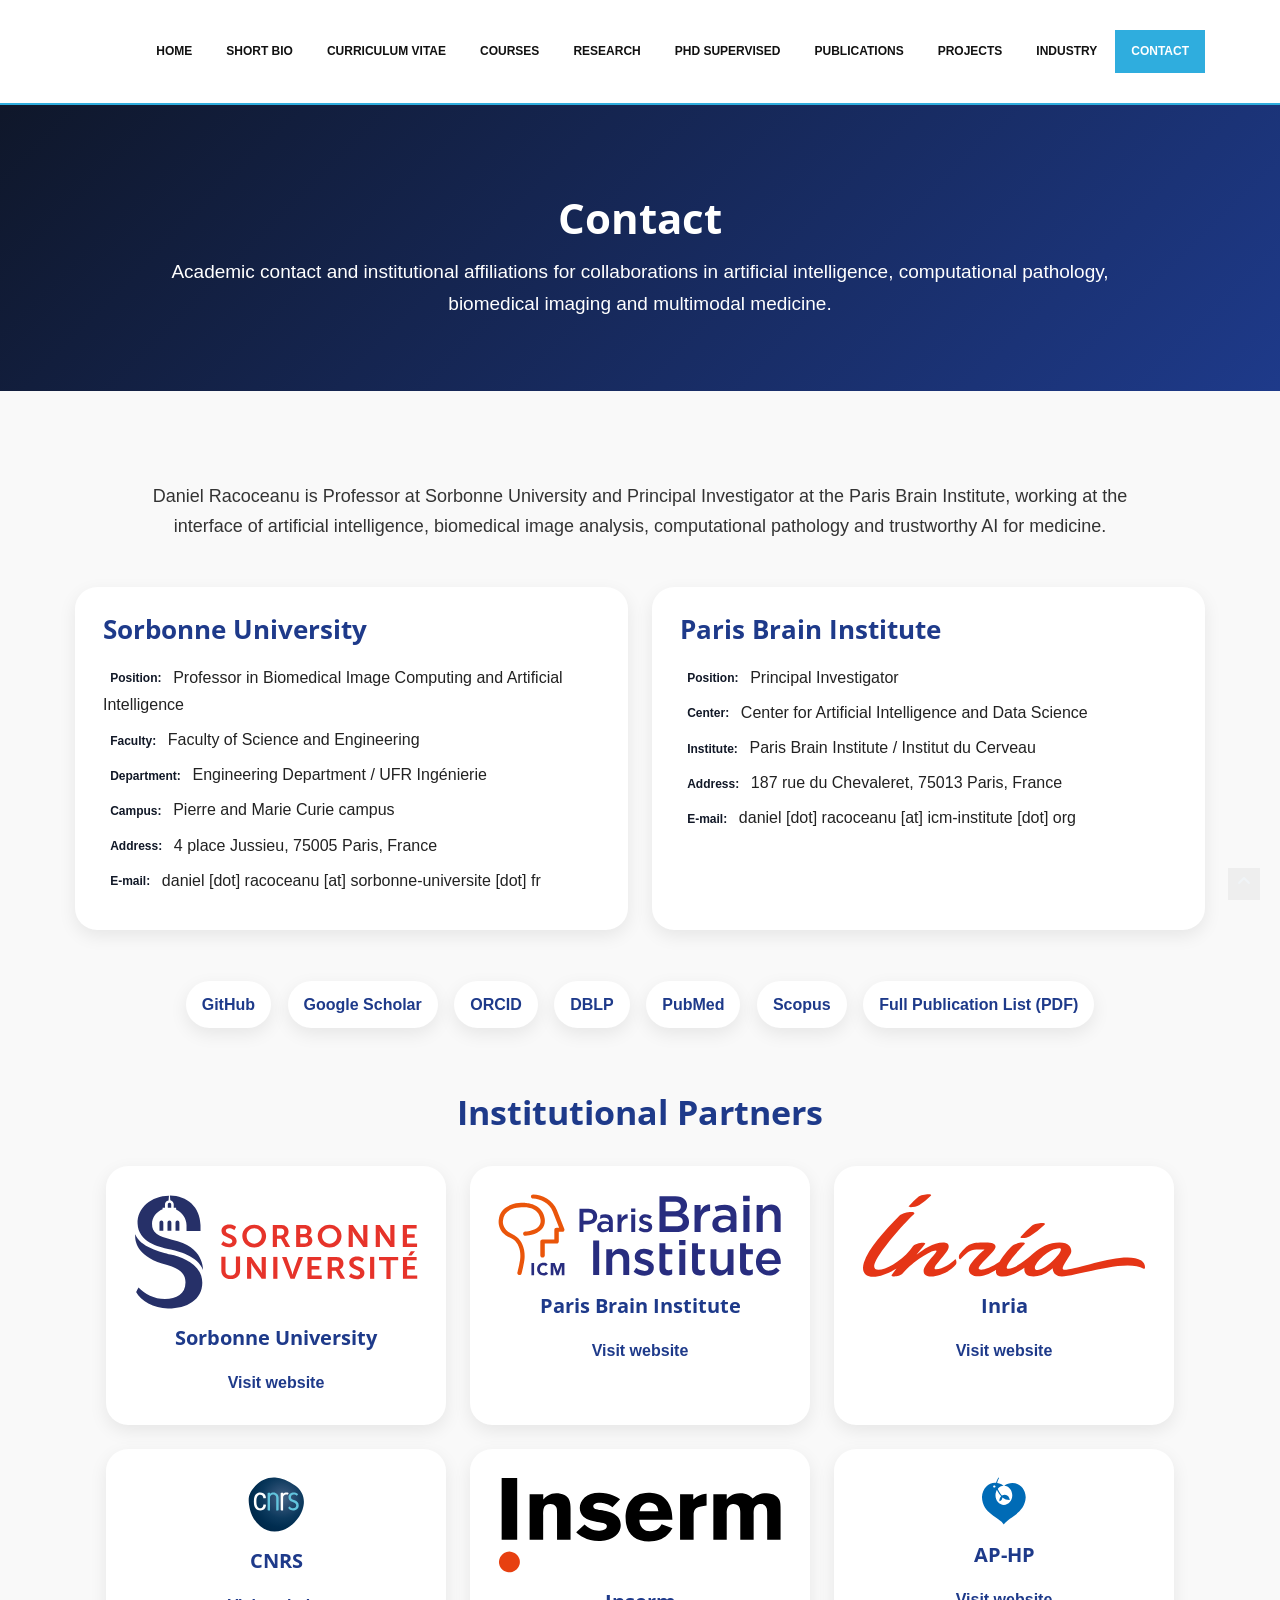
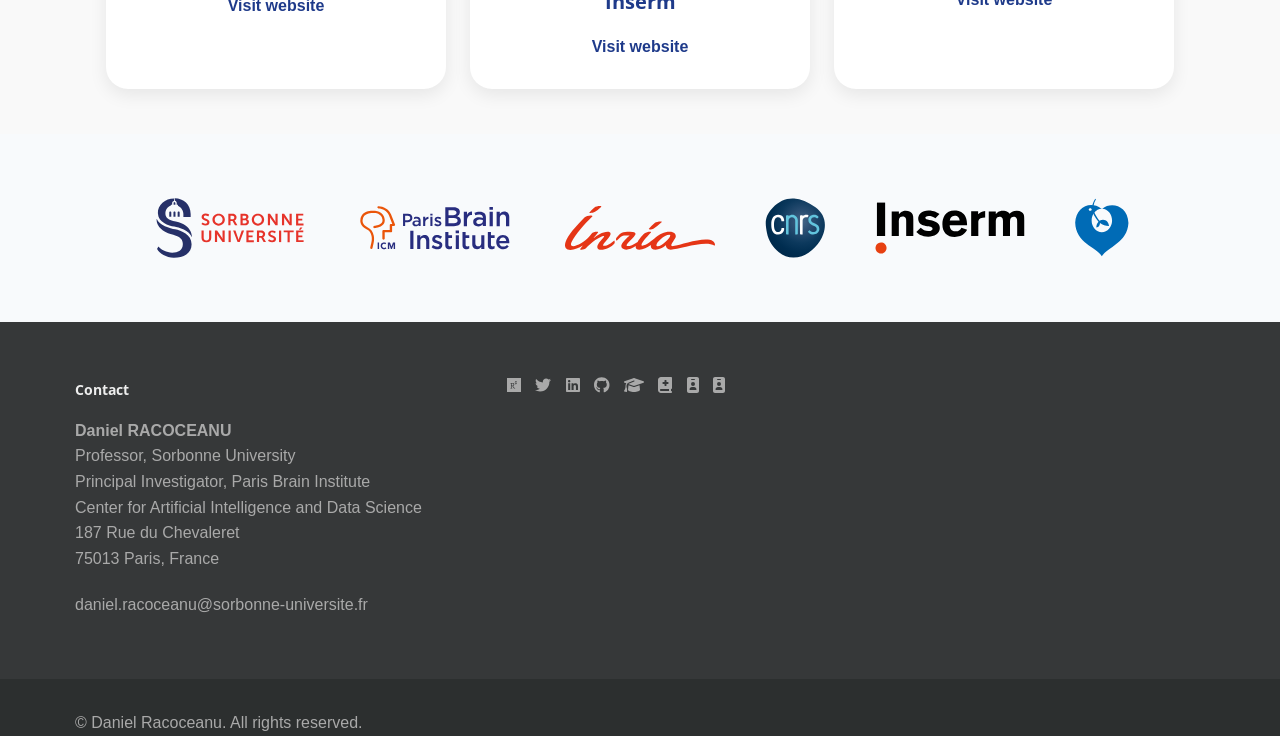
==== contact.html @ 9c6723cc "toto" ====
<!DOCTYPE html>
<html lang="en">
<head>
<meta charset="utf-8">
<title>Daniel Racoceanu | Contact</title>
<meta name="viewport" content="width=device-width, initial-scale=1.0">

<meta name="description" content="Contact details for Daniel Racoceanu, Professor at Sorbonne University and Principal Investigator at the Paris Brain Institute, working on computational pathology, biomedical imaging and trustworthy AI.">
<meta name="author" content="Daniel Racoceanu">

<link href="css/bootstrap.min.css" rel="stylesheet">
<link href="css/fancybox/jquery.fancybox.css" rel="stylesheet">
<link href="css/jcarousel.css" rel="stylesheet">
<link href="css/flexslider.css" rel="stylesheet">
<link href="css/style.css" rel="stylesheet">

<style>
body {
  font-family: "Helvetica Neue", Arial, sans-serif;
  color: #222;
  line-height: 1.7;
  background: #f8fafc;
}

.hero {
  background: linear-gradient(135deg, #0f172a, #1e3a8a);
  color: #ffffff;
  padding: 70px 20px;
  text-align: center;
}

.hero h1 {
  font-size: 42px;
  font-weight: 700;
  color: #ffffff;
  margin-bottom: 15px;
}

.hero p {
  font-size: 19px;
  max-width: 980px;
  margin: auto;
  color: #ffffff;
}

.intro-text {
  max-width: 1000px;
  margin: 40px auto 45px;
  text-align: center;
  font-size: 18px;
  color: #333;
}

.contact-grid,
.partners-grid {
  display: flex;
  flex-wrap: wrap;
  gap: 24px;
  margin-bottom: 45px;
  justify-content: center;
}

.contact-card,
.partner-card {
  background: #ffffff;
  border-radius: 22px;
  padding: 28px;
  box-shadow: 0 6px 18px rgba(0,0,0,0.08);
}

.contact-card {
  flex: 1 1 420px;
  max-width: 560px;
}

.partner-card {
  flex: 1 1 280px;
  max-width: 340px;
  text-align: center;
}

.contact-card h2,
.partner-card h3 {
  color: #1e3a8a;
  margin-top: 0;
}

.contact-card h2 {
  font-size: 26px;
}

.partner-card h3 {
  font-size: 20px;
}

.partner-card img {
  height: 58px;
  max-width: 180px;
  object-fit: contain;
  margin-bottom: 18px;
}

.partner-card a {
  color: #1e3a8a;
  font-weight: 700;
  text-decoration: none;
}

.contact-line {
  margin-bottom: 8px;
}

.label {
  font-weight: 700;
  color: #111827;
}

.section-title {
  text-align: center;
  margin: 60px 0 35px;
  font-weight: 700;
  color: #1e3a8a;
  font-size: 34px;
}

.profile-links {
  text-align: center;
  margin: 20px 0 50px;
}

.profile-links a {
  display: inline-block;
  margin: 6px;
  padding: 10px 16px;
  border-radius: 999px;
  background: #ffffff;
  color: #1e3a8a;
  font-weight: 700;
  text-decoration: none;
  box-shadow: 0 6px 18px rgba(0,0,0,0.08);
}

#pre_footer img {
  height: 60px;
  max-width: 150px;
  object-fit: contain;
}

#pre_footer_support {
  display: flex;
  justify-content: center;
  align-items: center;
}

.footer-table {
  width: 80%;
  border: 0;
  margin: 0 auto;
  text-align: center;
}

.footer-link {
  padding: 10px 16px;
}

.social-network li {
  display: inline-block;
  margin: 0 8px;
}

@media (max-width: 768px) {
  .hero h1 {
    font-size: 32px;
  }

  .hero p {
    font-size: 17px;
  }

  .contact-card,
  .partner-card {
    padding: 22px;
  }

  .footer-table,
  .footer-table tr,
  .footer-table td {
    display: block;
    width: 100%;
  }
}
</style>
</head>

<body>
<div id="wrapper">

<header>
  <div class="navbar navbar-default navbar-static-top">
    <div class="container">
      <div class="navbar-collapse collapse">
        <ul class="nav navbar-nav">
          <li><a href="index.html">Home</a></li>
          <li><a href="short_bio.html">Short Bio</a></li>
          <li><a href="cv.html">Curriculum Vitae</a></li>
          <li><a href="courses.html">Courses</a></li>
          <li><a href="research.html">Research</a></li>
          <li><a href="phd_supervised.html">PhD Supervised</a></li>
          <li><a href="publications.html">Publications</a></li>
          <li><a href="projects.html">Projects</a></li>
          <li><a href="industry.html">Industry</a></li>
          <li class="active"><a href="contact.html">Contact</a></li>
        </ul>
      </div>
    </div>
  </div>
</header>

<section class="hero">
  <h1>Contact</h1>
  <p>
    Academic contact and institutional affiliations for collaborations in artificial intelligence,
    computational pathology, biomedical imaging and multimodal medicine.
  </p>
</section>

<section id="content">
<div class="container">

<p class="intro-text">
Daniel Racoceanu is Professor at Sorbonne University and Principal Investigator at the Paris Brain Institute,
working at the interface of artificial intelligence, biomedical image analysis, computational pathology
and trustworthy AI for medicine.
</p>

<div class="contact-grid">

  <div class="contact-card">
    <h2>Sorbonne University</h2>
    <p class="contact-line"><span class="label">Position:</span> Professor in Biomedical Image Computing and Artificial Intelligence</p>
    <p class="contact-line"><span class="label">Faculty:</span> Faculty of Science and Engineering</p>
    <p class="contact-line"><span class="label">Department:</span> Engineering Department / UFR Ingénierie</p>
    <p class="contact-line"><span class="label">Campus:</span> Pierre and Marie Curie campus</p>
    <p class="contact-line"><span class="label">Address:</span> 4 place Jussieu, 75005 Paris, France</p>
    <p class="contact-line"><span class="label">E-mail:</span> daniel [dot] racoceanu [at] sorbonne-universite [dot] fr</p>
  </div>

  <div class="contact-card">
    <h2>Paris Brain Institute</h2>
    <p class="contact-line"><span class="label">Position:</span> Principal Investigator</p>
    <p class="contact-line"><span class="label">Center:</span> Center for Artificial Intelligence and Data Science</p>
    <p class="contact-line"><span class="label">Institute:</span> Paris Brain Institute / Institut du Cerveau</p>
    <p class="contact-line"><span class="label">Address:</span> 187 rue du Chevaleret, 75013 Paris, France</p>
    <p class="contact-line"><span class="label">E-mail:</span> daniel [dot] racoceanu [at] icm-institute [dot] org</p>
  </div>

</div>

<div class="profile-links">
  <a href="https://github.com/daniraco" target="_blank">GitHub</a>
  <a href="https://scholar.google.com/citations?user=2eBRLj0AAAAJ" target="_blank">Google Scholar</a>
  <a href="https://orcid.org/0000-0002-9416-1803" target="_blank">ORCID</a>
  <a href="https://dblp.org/pid/63/4416.html" target="_blank">DBLP</a>
  <a href="https://pubmed.ncbi.nlm.nih.gov/?term=Racoceanu+D" target="_blank">PubMed</a>
  <a href="https://www.scopus.com/authid/detail.uri?authorId=6603452376" target="_blank">Scopus</a>
  <a href="docs/DR_Publications.pdf" target="_blank">Full Publication List (PDF)</a>
</div>

<h2 class="section-title">Institutional Partners</h2>

<div class="partners-grid">

  <div class="partner-card">
    <img src="img/logos/Logo_of_Sorbonne_University.svg" alt="Sorbonne University">
    <h3>Sorbonne University</h3>
    <a href="https://www.sorbonne-universite.fr/en" target="_blank">Visit website</a>
  </div>

  <div class="partner-card">
    <img src="img/logos/paris-brain-institute-icm-logo-vector.svg" alt="Paris Brain Institute">
    <h3>Paris Brain Institute</h3>
    <a href="https://institutducerveau-icm.org/en/" target="_blank">Visit website</a>
  </div>

  <div class="partner-card">
    <img src="img/logos/inria.svg" alt="Inria">
    <h3>Inria</h3>
    <a href="https://www.inria.fr/en" target="_blank">Visit website</a>
  </div>

  <div class="partner-card">
    <img src="img/logos/logoCNRS.svg" alt="CNRS">
    <h3>CNRS</h3>
    <a href="https://www.cnrs.fr/en" target="_blank">Visit website</a>
  </div>

  <div class="partner-card">
    <img src="img/logos/Inserm.svg" alt="Inserm">
    <h3>Inserm</h3>
    <a href="https://www.inserm.fr/en" target="_blank">Visit website</a>
  </div>

  <div class="partner-card">
    <img src="img/logos/Assistance_publique.svg" alt="AP-HP">
    <h3>AP-HP</h3>
    <a href="https://www.aphp.fr/" target="_blank">Visit website</a>
  </div>

</div>

</div>
</section>

<br><br>

<div id="pre_footer">
  <div id="pre_footer_support">
    <table class="footer-table">
      <tr>
        <td class="footer-link"><a href="https://www.sorbonne-universite.fr/en"><img src="img/logos/Logo_of_Sorbonne_University.svg" alt="Sorbonne University"></a></td>
        <td class="footer-link"><a href="https://institutducerveau-icm.org/en/"><img src="img/logos/paris-brain-institute-icm-logo-vector.svg" alt="Paris Brain Institute"></a></td>
        <td class="footer-link"><a href="https://www.inria.fr/en"><img src="img/logos/inria.svg" alt="Inria"></a></td>
        <td class="footer-link"><a href="https://www.cnrs.fr/en"><img src="img/logos/logoCNRS.svg" alt="CNRS"></a></td>
        <td class="footer-link"><a href="https://www.inserm.fr/en"><img src="img/logos/Inserm.svg" alt="Inserm"></a></td>
        <td class="footer-link"><a href="https://www.aphp.fr/"><img src="img/logos/Assistance_publique.svg" alt="AP-HP"></a></td>
      </tr>
    </table>
  </div>
</div>

<br><br>

<footer>
<div class="container">
<div class="row">

<div class="col-lg-4">
<div class="widget">
<h5 class="widgetheading">Contact</h5>
<address>
<strong>Daniel RACOCEANU</strong><br>
Professor, Sorbonne University<br>
Principal Investigator, Paris Brain Institute<br>
Center for Artificial Intelligence and Data Science<br>
187 Rue du Chevaleret<br>
75013 Paris, France
</address>
<p>daniel.racoceanu@sorbonne-universite.fr</p>
</div>
</div>

<div class="col-lg-8">
<ul class="social-network">
<li><a href="https://www.researchgate.net/profile/Daniel-Racoceanu" title="ResearchGate"><i class="fab fa-researchgate"></i></a></li>
<li><a href="https://x.com/daniraco" title="X / Twitter"><i class="fab fa-twitter"></i></a></li>
<li><a href="https://www.linkedin.com/in/daniraco" title="LinkedIn"><i class="fab fa-linkedin"></i></a></li>
<li><a href="https://github.com/daniraco" title="GitHub"><i class="fab fa-github"></i></a></li>
<li><a href="https://scholar.google.com/citations?user=2eBRLj0AAAAJ" title="Google Scholar"><i class="fas fa-graduation-cap"></i></a></li>
<li><a href="https://pubmed.ncbi.nlm.nih.gov/?term=Racoceanu+D" title="PubMed"><i class="fas fa-book-medical"></i></a></li>
<li><a href="https://orcid.org/0000-0002-9416-1803" title="ORCID"><i class="fas fa-id-badge"></i></a></li>
<li><a href="https://www.scopus.com/authid/detail.uri?authorId=6603452376" title="Scopus"><i class="fas fa-id-badge"></i></a></li>
</ul>
</div>

</div>
</div>

<div id="sub-footer">
<div class="container">
<p>&copy; Daniel Racoceanu. All rights reserved.</p>
</div>
</div>
</footer>

</div>

<a href="#" class="scrollup"><i class="fa fa-angle-up active"></i></a>

<script src="js/jquery.js"></script>
<script src="js/jquery.easing.1.3.js"></script>
<script src="js/bootstrap.min.js"></script>
<script src="js/jquery.fancybox.pack.js"></script>
<script src="js/jquery.fancybox-media.js"></script>
<script src="js/portfolio/jquery.quicksand.js"></script>
<script src="js/portfolio/setting.js"></script>
<script src="js/jquery.flexslider.js"></script>
<script src="js/animate.js"></script>
<script src="js/custom.js"></script>
<script src="js/fontawesome/all.js"></script>

</body>
</html>
---- css/style.css ----
/*
Author URI: http://webthemez.com/
Note: 
Licence under Creative Commons Attribution 3.0 
Do not remove the back-link in this web template 
-------------------------------------------------------*/

@import url('http://fonts.googleapis.com/css?family=Noto+Serif:400,400italic,700|Open+Sans:400,600,700'); 
@import url('font-awesome.css');  
@import url('animate.css');

body {
	font-family:'Open Sans', Arial, sans-serif;
	font-size:16px;
	font-weight:300;
	line-height:1.6em;
	color:#656565;
}

a:active {
	outline:0;
}

.clear {
	clear:both;
}

h1,h2, h3, h4, h5, h6 {
	font-family:'Open Sans', Arial, sans-serif;
	font-weight:700;
	line-height:1.1em;
	color:#333;
	margin-bottom: 20px;
}
 
.container {
	padding:0 20px 0 20px;
	position:relative;
}

#wrapper{
	width:100%;
	margin:0;	
	padding:0;
}

.row,.row-fluid {
	margin-bottom:30px;
}

.row .row,.row-fluid .row-fluid{
	margin-bottom:30px;
}

.row.nomargin,.row-fluid.nomargin {
	margin-bottom:0;
}

img.img-polaroid {
	margin:0 0 20px 0;
}
.img-box {
	max-width:100%;
}
/*  Header
==================================== */
 
header .navbar {
    margin-bottom: 0;
}

.navbar-default {
    border: none;
}

.navbar-brand {
    color: #222;
	text-transform: uppercase;
    font-size: 24px;
    font-weight: 700;
    line-height: 1em;
	letter-spacing: -1px;
    margin-top: 20px;
    padding: 0 0 0 15px;
}
.navbar-default .navbar-brand{
color: #2FADDE;
}

header .navbar-collapse  ul.navbar-nav {
    float: right;
    margin-right: 0;
}

header .navbar-default{
    background-color:#fff;
border-bottom:2px solid #2FADDE;	
}

header .nav li a:hover,
header .nav li a:focus,
header .nav li.active a,
header .nav li.active a:hover,
header .nav li a.dropdown-toggle:hover,
header .nav li a.dropdown-toggle:focus,
header .nav li.active ul.dropdown-menu li a:hover,
header .nav li.active ul.dropdown-menu li.active a{
    -webkit-transition: all .3s ease;
    -moz-transition: all .3s ease;
    -ms-transition: all .3s ease;
    -o-transition: all .3s ease;
    transition: all .3s ease;
}
header .nav li.active a,
header .nav li.active a:hover{ 
background: #2FADDE !important;
}
header .navbar-default .navbar-nav > .open > a,
header .navbar-default .navbar-nav > .open > a:hover,
header .navbar-default .navbar-nav > .open > a:focus {
    -webkit-transition: all .3s ease;
    -moz-transition: all .3s ease;
    -ms-transition: all .3s ease;
    -o-transition: all .3s ease;
    transition: all .3s ease;
}

header .navbar {
    min-height: 70px; 
	padding:18px 0;
}

header .navbar-nav > li  {
    padding-bottom: 12px;
    padding-top: 12px;
}

header  .navbar-nav > li > a {
    padding-bottom: 6px;
    padding-top: 5px;
    margin-left: 2px;
    line-height: 30px;
	font-weight: 700;
    -webkit-transition: all .3s ease;
    -moz-transition: all .3s ease;
    -ms-transition: all .3s ease;
    -o-transition: all .3s ease;
    transition: all .3s ease;
}


.dropdown-menu li a:hover {
    color: #fff !important;
}

header .nav .caret {
    border-bottom-color: #f5f5f5;
    border-top-color: #f5f5f5;
}
.navbar-default .navbar-nav > .active > a,
.navbar-default .navbar-nav > .active > a:hover,
.navbar-default .navbar-nav > .active > a:focus {
  background-color: #fff;
}
.navbar-default .navbar-nav > .open > a,
.navbar-default .navbar-nav > .open > a:hover,
.navbar-default .navbar-nav > .open > a:focus {
  background-color:  #fff;
}	
	
.dropdown-menu  {
    box-shadow: none;
    border-radius: 0;
	border: none;
}

.dropdown-menu li:last-child  {
	padding-bottom: 0 !important;
	margin-bottom: 0;
}

header .nav li .dropdown-menu  {
   padding: 0;
}

header .nav li .dropdown-menu li a {
   line-height: 28px;
   padding: 3px 12px;
}

/* --- menu --- */

header .navigation {
	float:right;
}

header ul.nav li {
	border:none;
	margin:0;
}

header ul.nav li a {	
	font-size:12px;
	border:none;
	font-weight:700;
	text-transform:uppercase;
}

header ul.nav li ul li a {	
	font-size:12px;
	border:none;
	font-weight:300;
	text-transform:uppercase;
}


.navbar .nav > li > a {
  color: #111;
  text-shadow: none;
  border: 1px solid rgba(255, 255, 255, 0) !important;
}

.navbar .nav a:hover {
	background:none;
}

.navbar .nav > .active > a,.navbar .nav > .active > a:hover {
	background:none;
	font-weight:700;
}

.navbar .nav > .active > a:active,.navbar .nav > .active > a:focus {
	background:none;
	outline:0;
	font-weight:700;
}

.navbar .nav li .dropdown-menu {
	z-index:2000;
}

header ul.nav li ul {
	margin-top:1px;
}
header ul.nav li ul li ul {
	margin:1px 0 0 1px;
}
.dropdown-menu .dropdown i {
	position:absolute;
	right:0;
	margin-top:3px;
	padding-left:20px;
}

.navbar .nav > li > .dropdown-menu:before {
  display: inline-block;
  border-right: none;
  border-bottom: none;
  border-left: none;
  border-bottom-color: none;
  content:none;
}
.navbar-default .navbar-nav>.active>a, .navbar-default .navbar-nav>.active>a:hover, .navbar-default .navbar-nav>.active>a:focus {
color: #fff;  
}

ul.nav li.dropdown a {
	z-index:1000;
	display:block;
}

 select.selectmenu {
	display:none;
}
.pageTitle{
color: #fff;
margin: 30px 0 3px;
display: inline-block;
}
 
#featured{
	width: 100%;
	background:#000;
	position:relative;
	margin:0;
	padding:0;
}

/*  Sliders
==================================== */
/* --- flexslider --- */

#featured .flexslider {
	padding:0;  
	background: #fff; 
	position: relative; 
	zoom: 1;
	border-bottom: 4px solid #2FADDE;
}
.flex-direction-nav .flex-prev{
left:0px; 
}
.flex-direction-nav .flex-next{ 
right:0px;
}
.flex-caption {zoom: 1;
bottom: 35px; background-color:transparent; color: #fff; margin: 0; padding: 25px 25px 25px 30px; position: absolute; left: 20%; }
.flex-caption h3 {color: #000; font-size:30px; letter-spacing: 1px; margin-bottom: 8px; text-transform: uppercase; }
.flex-caption p {margin: 0 0 15px; color: #000;font-size:18px!important;}
.skill-home{
margin-bottom:50px;
}
.c1{
border: #ed5441 1px solid;
background:#ed5441;
}
.c2{
border: #24c4db 1px solid;
background:#24c4db;
}
.c3{
border: #2FADDE 1px solid;
background:#2FADDE;
}
.c4{
border: #609cec 1px solid;
background:#609cec;
}
.skill-home .icons {
padding: 30px 0 0 0;
width: 100px;
height: 100px;
color: #fff;
font-size: 42px;
font-size: 42px; 
text-align: center;
-ms-border-radius: 50%;
-moz-border-radius: 50%;
-webkit-border-radius: 50%;
border-radius: 50%;
display: inline-table;
}
.skill-home h2 {
padding-top: 20px;
font-size: 36px;
font-weight: 700;
} 
.testimonial-solid {
padding: 50px 0 60px 0;
margin: 0 0 0 0; 
text-align: center;
}
.testi-icon-area {
text-align: center;
position: absolute;
top: -84px;
margin: 0 auto; 
width: 100%;
}
.testi-icon-area .quote {
padding: 15px 0 0 0;
margin: 0 0 0 0;
background: #ffffff;
text-align: center;
color: #2FADDE;
display: inline-table;
width: 70px;
height: 70px;
-ms-border-radius: 50%;
-moz-border-radius: 50%;
-webkit-border-radius: 50%;
border-radius: 50%;
font-size: 42px; 
border: 1px solid #2FADDE;
}

.testi-icon-area .carousel-inner { 
margin: 20px 0;
}
.carousel-indicators {
bottom: -30px;
}
/* Testimonial
----------------------------------*/
.testimonial-area {
padding: 0 0 0 0;
margin:0;
background: url(../img/low-poly01.jpg) fixed center center;
background-size: cover;
-webkit-background-size: cover;
-moz-background-size: cover;
-ms-background-size: cover;
}
.testimonial-solid p {
color: #000;
font-size: 16px;
line-height: 30px;
font-style: italic;
} 
.testimonial-area .carousel-indicators li { 
border: 1px solid #000;
}
.testimonial-area  .carousel-indicators .active{
border: 1px solid #2FADDE;
background:#2FADDE
}
section.callaction {
	background:#fff;
	padding:50px 0 0 0;
}

.panel-title>a {
color: inherit;
font-size: 15px;
}
.panel-title>a:hover, .panel-title>a:focus, .panel-title>a:active{
text-decoration:none;
color:#428bca
}
/* Content
==================================== */

#content {
	position:relative;
	background:#F9F9F9;
	padding:50px 0 0px 0;
}

#content img {
	max-width:100%;
	height:auto;
}
 
.cta-text {
	text-align: center;
	margin-top:10px;
}


.big-cta .cta {
	margin-top:10px;
}
 
.box {
	width: 100%;
}
.box-gray  {
	background: #f8f8f8;
	padding: 20px 20px 30px;
}
.box-gray  h4,.box-gray  i {
	margin-bottom: 20px;
}
.box-bottom {
	padding: 20px 0;
	text-align: center;
}
.box-bottom a {
	color: #fff;
	font-weight: 700;
}
.box-bottom a:hover {
	color: #eee;
	text-decoration: none;
}


/* Bottom
==================================== */

#bottom {
	background:#fcfcfc;
	padding:50px 0 0;

}
/* twitter */
#twitter-wrapper {
    text-align: center;
    width: 70%;
    margin: 0 auto;
}
#twitter em {
    font-style: normal;
    font-size: 13px;
}

#twitter em.twitterTime a {
	font-weight:600;
}

#twitter ul {
    padding: 0;
	list-style:none;
}
#twitter ul li {
    font-size: 20px;
    line-height: 1.6em;
    font-weight: 300;
    margin-bottom: 20px;
    position: relative;
    word-break: break-word;
}


/* page headline
==================================== */

#inner-headline{
	background:#2FADDE;
	position:relative;
	margin:0;
	padding:0;
	color:#2FADDE;
}

#inner-headline .inner-heading h2 {
	color:#fff;
	margin:20px 0 0 0;
}

/* --- breadcrumbs --- */
#inner-headline ul.breadcrumb {
	margin:30px 0 0;
	float:left;
}

#inner-headline ul.breadcrumb li {
	margin-bottom:0;
	padding-bottom:0;
}
#inner-headline ul.breadcrumb li {
	font-size:13px;
	color:#fff;
}

#inner-headline ul.breadcrumb li i{
	color:#dedede;
}

#inner-headline ul.breadcrumb li a {
	color:#fff;
}

ul.breadcrumb li a:hover {
	text-decoration:none;
}

/* Forms
============================= */

/* --- contact form  ---- */
form#contactform input[type="text"] {
  width: 100%;
  border: 1px solid #f5f5f5;
  min-height: 40px;
  padding-left:20px;
  font-size:13px;
  padding-right:20px;
  -webkit-box-sizing: border-box;
     -moz-box-sizing: border-box;
          box-sizing: border-box;

}

form#contactform textarea {
border: 1px solid #f5f5f5;
  width: 100%;
  padding-left:20px;
  padding-top:10px;
  font-size:13px;
  padding-right:20px;
  -webkit-box-sizing: border-box;
     -moz-box-sizing: border-box;
          box-sizing: border-box;

}

form#contactform .validation {
	font-size:11px;
}

#sendmessage {
	border:1px solid #e6e6e6;
	background:#f6f6f6;
	display:none;
	text-align:center;
	padding:15px 12px 15px 65px;
	margin:10px 0;
	font-weight:600;
	margin-bottom:30px;

}

#sendmessage.show,.show  {
	display:block;
}
 
form#commentform input[type="text"] {
  width: 100%;
  min-height: 40px;
  padding-left:20px;
  font-size:13px;
  padding-right:20px;
  -webkit-box-sizing: border-box;
     -moz-box-sizing: border-box;
          box-sizing: border-box;
	-webkit-border-radius: 2px 2px 2px 2px;
		-moz-border-radius: 2px 2px 2px 2px;
			border-radius: 2px 2px 2px 2px;

}

form#commentform textarea {
  width: 100%;
  padding-left:20px;
  padding-top:10px;
  font-size:13px;
  padding-right:20px;
  -webkit-box-sizing: border-box;
     -moz-box-sizing: border-box;
          box-sizing: border-box;
	-webkit-border-radius: 2px 2px 2px 2px;
		-moz-border-radius: 2px 2px 2px 2px;
			border-radius: 2px 2px 2px 2px;
}


/* --- search form --- */
.search{
	float:right;
	margin:35px 0 0;
	padding-bottom:0;
}

#inner-headline form.input-append {
	margin:0;
	padding:0;
}



/*  Portfolio
================================ */

.work-nav #filters {
	margin: 0;
	padding: 0;
	list-style: none;
}

.work-nav #filters li {
	margin: 0 10px 30px 0;
	padding: 0;
	float:left;
}

.work-nav #filters li a {
	color: #7F8289;
	font-size: 16px;
	display: block;	
}

.work-nav #filters li a:hover {

}

.work-nav #filters li a.selected {
	color: #DE5E60;
}

#thumbs {
	margin: 0;
	padding: 0;	
}

#thumbs li {
	list-style-type: none;
}

.item-thumbs {
	position: relative;
	overflow: hidden;
	margin-bottom: 30px;
	cursor: pointer;
}

.item-thumbs a + img {
	width: 100%;	
}

.item-thumbs .hover-wrap {
	position: absolute;
	display: block;
	width: 100%;
	height: 100%;
	
	opacity: 0;
	filter: alpha(opacity=0);
	
	-webkit-transition: all 450ms ease-out 0s;	
	   -moz-transition: all 450ms ease-out 0s;
		 -o-transition: all 450ms ease-out 0s;
		    transition: all 450ms ease-out 0s;
		  
	-webkit-transform: rotateY(180deg) scale(0.5,0.5);
	   -moz-transform: rotateY(180deg) scale(0.5,0.5);
		-ms-transform: rotateY(180deg) scale(0.5,0.5);
		 -o-transform: rotateY(180deg) scale(0.5,0.5);
			transform: rotateY(180deg) scale(0.5,0.5);	
}

.item-thumbs:hover .hover-wrap,
.item-thumbs.active .hover-wrap {
	opacity: 1;
	filter: alpha(opacity=100);
	
	-webkit-transform: rotateY(0deg) scale(1,1);
	   -moz-transform: rotateY(0deg) scale(1,1);
		-ms-transform: rotateY(0deg) scale(1,1);
		 -o-transform: rotateY(0deg) scale(1,1);
		    transform: rotateY(0deg) scale(1,1);
}

.item-thumbs .hover-wrap .overlay-img {
	position: absolute;
	width: 90%;
height: 100%;
opacity: 0.80;
filter: alpha(opacity=80);
background: #2FADDE;
}

.item-thumbs .hover-wrap .overlay-img-thumb {
	position: absolute;
	border-radius: 60px;
	top: 50%;
	left: 45%;
	margin: -16px 0 0 -16px;
	color: #fff;
	font-size: 32px;
	line-height: 1em;	
	opacity: 1;
	filter: alpha(opacity=100);
}
 
ul.portfolio-categ{
	margin:10px 0 30px 0;
	padding:0;
	float:left;
	list-style:none;
}

ul.portfolio-categ li{
margin: 0; 
float: left;
list-style: none;
font-size: 13px;
font-weight: 600;
border: 1px solid #D5D5D5;
margin-right: 15px;
}

ul.portfolio-categ li a{
	display:block;
	padding: 8px 20px;
	color:#353535;
}
ul.portfolio-categ li.active{

border: 1px solid #2FADDE;
}
ul.portfolio-categ li.active a:hover, ul.portfolio-categ li a:hover,ul.portfolio-categ li a:focus,ul.portfolio-categ li a:active {
	text-decoration:none;
	outline:0; 
}
  #accordion-alt3 .panel-heading h4 {
font-size: 13px;
line-height: 28px;
}
.panel .panel-heading h4 {
font-weight: 400;
}
.panel-title {
margin-top: 0;
margin-bottom: 0;
font-size: 15px;
color: inherit;
}
.panel-group .panel {
margin-bottom: 0;
border-radius: 2px;
}
.panel {
margin-bottom: 18px;
background-color: #FFFFFF;
border: 1px solid rgba(0, 0, 0, 0.05);
border-radius: 2px;
-webkit-box-shadow: 0 1px 1px rgba(0,0,0,0.05);
box-shadow: 0 1px 1px rgba(0,0,0,0.05);
}
#accordion-alt3 .panel-heading h4 a i {
font-size: 20px;
line-height: 18px;
width: 18px;
height: 18px;
margin-right: 5px;
color: #107FC9;
text-align: center;
border-radius: 50%;
margin-left: 6px; 
font-weight: bold;
}  
.progress.pb-sm {
height: 6px!important;
}
.progress {
box-shadow: inset 0 0 2px rgba(0,0,0,.1);
}
.progress {
overflow: hidden;
height: 18px;
margin-bottom: 18px;
background-color: #f5f5f5;
border-radius: 2px;
-webkit-box-shadow: inset 0 1px 2px rgba(0,0,0,0.1);
box-shadow: inset 0 1px 2px rgba(0,0,0,0.1);
}
.progress .progress-bar.progress-bar-red {
background: #ed5441;
} 
.progress .progress-bar.progress-bar-green {
background: #51d466;
}
.progress .progress-bar.progress-bar-lblue {
background: #32c8de;
}
/* --- portfolio detail --- */
.top-wrapper {
	margin-bottom:20px;
}
.info-blocks {
margin-bottom: 15px;
}
.info-blocks i.icon-info-blocks {
float: left;
color: #777;
font-size: 30px;
min-width: 50px;
margin-top: 10px;
text-align: center;
}
.info-blocks .info-blocks-in {
padding: 0 10px;
overflow: hidden;
}
.info-blocks .info-blocks-in h3 {
color: #555;
font-size: 20px;
line-height: 28px;
margin:0px;
}
.info-blocks .info-blocks-in p {
font-size: 12px;
}
  
blockquote {
	font-size:16px;
	font-weight:400;
	font-family:'Noto Serif', serif;
	font-style:italic;
	padding-left:0;
	color:#a2a2a2;
	line-height:1.6em;
	border:none;
}

blockquote cite 							{ display:block; font-size:12px; color:#666; margin-top:10px; }
blockquote cite:before 					{ content:"\2014 \0020"; }
blockquote cite a,
blockquote cite a:visited,
blockquote cite a:visited 				{ color:#555; }

/* --- pullquotes --- */

.pullquote-left {
	display:block;
	color:#a2a2a2;
	font-family:'Noto Serif', serif;
	font-size:14px;
	line-height:1.6em;
	padding-left:20px;
}

.pullquote-right {
	display:block;
	color:#a2a2a2;
	font-family:'Noto Serif', serif;
	font-size:14px;
	line-height:1.6em;
	padding-right:20px;
}

/* --- button --- */
.btn{text-align: center;
background: #2FADDE;
color: #fff;
}
.btn-theme {
	color: #fff;
}
.btn-theme:hover {
	color: #eee;
}

/* --- list style --- */

ul.general {
	list-style:none;
	margin-left:0;
}

ul.link-list{
	margin:0;
	padding:0;
	list-style:none;
}

ul.link-list li{
	margin:0;
	padding:2px 0 2px 0;
	list-style:none;
}
footer{
background:#363839;
}
footer ul.link-list li a{
	color:#A9A9A9;
}
footer ul.link-list li a:hover {
	color:#eee;
}
/* --- Heading style --- */

h4.heading {
	font-weight:700;
}

.heading { margin-bottom: 30px; }

.heading {
	position: relative;
	
}


.widgetheading {
	width:100%;

	padding:0;
}

#bottom .widgetheading {
	position: relative;
	border-bottom: #e6e6e6 1px solid;
	padding-bottom: 9px;
}

aside .widgetheading {
	position: relative;
	border-bottom: #e9e9e9 1px solid;
	padding-bottom: 9px;
}

footer .widgetheading {
	position: relative;
}

footer .widget .social-network {
	position:relative;
}


#bottom .widget .widgetheading span, aside .widget .widgetheading span, footer .widget .widgetheading span {	
	position: absolute;
	width: 60px;
	height: 1px;
	bottom: -1px;
	right:0;

}
.box-area{
border: 1px solid #E7E7E7;
padding:0 15px;
padding-top: 41px;
margin-top: -42px;
}
/* --- Map --- */
.map{
	position:relative;
	margin-top:-50px;
	margin-bottom:40px;
}

.map iframe{
	width:100%;
	height:450px;
	border:none;
}

.map-grid iframe{
	width:100%;
	height:350px;
	border:none;
	margin:0 0 -5px 0;
	padding:0;
}

 
ul.team-detail{
	margin:-10px 0 0 0;
	padding:0;
	list-style:none;
}

ul.team-detail li{
	border-bottom:1px dotted #e9e9e9;
	margin:0 0 15px 0;
	padding:0 0 15px 0;
	list-style:none;
}

ul.team-detail li label {
	font-size:13px;
}

ul.team-detail li h4, ul.team-detail li label{
	margin-bottom:0;
}

ul.team-detail li ul.social-network {
	border:none;
	margin:0;
	padding:0;
}

ul.team-detail li ul.social-network li {
	border:none;	
	margin:0;
}
ul.team-detail li ul.social-network li i {
	margin:0;
}

 
.pricing-title{
	background:#fff;
	text-align:center;
	padding:10px 0 10px 0;
}

.pricing-title h3{
	font-weight:600;
	margin-bottom:0;
}

.pricing-offer{
	background: #fcfcfc;
	text-align: center;
	padding:40px 0 40px 0;
	font-size:18px;
	border-top:1px solid #e6e6e6;
	border-bottom:1px solid #e6e6e6;
}

.pricing-box.activeItem .pricing-offer{
	color:#fff;
}

.pricing-offer strong{
	font-size:78px;
	line-height:89px;
}

.pricing-offer sup{
	font-size:28px;
}

.pricing-container{
	background: #fff;
	text-align:center;
	font-size:14px;
}

.pricing-container strong{
color:#353535;
}

.pricing-container ul{
	list-style:none;
	padding:0;
	margin:0;
}

.pricing-container ul li{
	border-bottom: 1px solid #CFCFCF;
list-style: none;
padding: 15px 0 15px 0;
margin: 0 0 0 0;
color: #222;
}

.pricing-action{
	margin:0;
	background: #fcfcfc;
	text-align:center;
	padding:20px 0 30px 0;
}

.pricing-wrapp{
	margin:0 auto;
	width:100%;
	background:#fd0000;
}
 .pricing-box-item {
border: 1px solid #e6e6e6;
	background:#fcfcfc;
	position:relative;
	margin:0 0 20px 0;
	padding:0;
  -webkit-box-shadow: 0 2px 0 rgba(0,0,0,0.03);
  -moz-box-shadow: 0 2px 0 rgba(0,0,0,0.03);
  box-shadow: 0 2px 0 rgba(0,0,0,0.03);
  -webkit-box-sizing: border-box;
  -moz-box-sizing: border-box;
  box-sizing: border-box;
}

.pricing-box-item .pricing-heading {
	background: #fcfcfc;
	text-align: center;
	padding:0px 0 0px 0;
	display:block;
}
.pricing-box-item.activeItem .pricing-heading {
	background: #fcfcfc;
	text-align: center;
	padding:0px 0 1px 0;
	border-bottom:none;
	display:block;
	color:#fff;
}
.pricing-box-item.activeItem .pricing-heading h3 {
	 
}

.pricing-box-item .pricing-heading h3 strong {
	font-size:28px;
	font-weight:700;
	letter-spacing:-1px;
}
.pricing-box-item .pricing-heading h3 {
	font-size:32px;
	font-weight:300;
	letter-spacing:-1px;
}

.pricing-box-item .pricing-terms {
	text-align: center;
	background: #2FADDE;
	display: block;
	overflow: hidden;
	padding: 11px 0 5px; 
}

.pricing-box-item .pricing-terms  h6 {
	font-style:italic;
	margin-top:10px;
	color:#fff;
	font-size:17px;
	font-family:'Noto Serif', serif;
}

.pricing-box-item .icon .price-circled {
    margin: 10px 10px 10px 0;
    display: inline-block !important;
    text-align: center !important;
    color: #fff;
    width: 68px;
    height: 68px;
	padding:12px;
    font-size: 16px;
	font-weight:700;
    line-height: 68px;
    text-shadow:none;
    cursor: pointer;
    background-color: #888;
    border-radius: 64px;
    -moz-border-radius: 64px;
    -webkit-border-radius: 64px;
}

.pricing-box-item  .pricing-action{
	margin:0;
	text-align:center;
	padding:30px 0 30px 0;
}
 
/* ===== Widgets ===== */

/* --- flickr --- */
.widget .flickr_badge {
	width:100%;
}
.widget .flickr_badge img { margin: 0 9px 20px 0; }

footer .widget .flickr_badge {
    width: 100%;
}
footer .widget .flickr_badge img {
    margin: 0 9px 20px 0;
}

.flickr_badge img {
    width: 50px;
    height: 50px;
    float: left;
	margin: 0 9px 20px 0;
}
/*News*/
.post-item-wrap {
border: none;
padding: 0px 0 25px 0px;
margin-bottom: 0px;
border-radius: 0px;
background-color: transparent;
border-bottom: 1px solid #e6e6e6;
}
.post-author-img {
margin: 5px 0 0 0;
float: left;
width: 64px;
-webkit-border-radius: 0px;
-moz-border-radius: 0px;
border-radius: 0px;
-moz-background-clip: padding;
-webkit-background-clip: padding-box;
background-clip: padding-box;
padding: 0px;
}
.post-title a {
font-size: 19px;
color: #414042;
line-height: 1.3em;
}
.post-meta-top {
width: 100%;
padding: 3px 0 0px 0;
}
.latest-post-wrap {
padding: 15px 15px 15px 0;
}
.post-content2 {
padding: 8px 15px 0px 15px;
float: left;
width: 83%;
}
.post-meta-top ul{
float: left;
padding: 0;
margin: 0;
}
.post-item-wrap+.post-item-wrap {
border-bottom: none;
margin-top: 25px;
}
.post-meta-top li a {
color: #107fc9;
font-size: 13px;
text-decoration: none;
}
.post-meta-top li {
display: inline;
height: 30px;
line-height: 30px;
float: left;

padding-right: 15px;
} 
.post-meta-top .fa-calendar{
font-size: 18px;
color: #107fc9;
margin: 6px 10px 0 0;
float: left;
} 
/* --- Recent post widget --- */

.recent-post{
	margin:20px 0 0 0;
	padding:0;
	line-height:18px;
}

.recent-post h5 a:hover {
	text-decoration:none;
}

.recent-post .text h5 a {
	color:#353535;
}

  
footer{
	padding:50px 0 0 0;
	color:#A9A9A9;
}

footer a {
	color:#A9A9A9;
}

footer a:hover {
	color:#eee;
}

footer h1, footer h2, footer h3, footer h4, footer h5, footer h6{
	color:#eee;
}

footer address {
	line-height:1.6em;
}

footer h5 a:hover, footer a:hover {
	text-decoration:none;
}

ul.social-network {
	list-style:none;
	margin:0;
}

ul.social-network li {
	display:inline;
	margin: 0 5px;
}

#sub-footer{
	text-shadow:none;
	color:#A9A9A9;
	padding:0;
	padding-top:30px;
	margin:20px 0 0 0;
	background: #2C2F2F;
}

#sub-footer p{
	margin:0;
	padding:0;
}

#sub-footer span{
	color:#A9A9A9;
}

.copyright {
	text-align:left;
	font-size:12px;
}

#sub-footer ul.social-network {
	float:right;
}

  

/* scroll to top */
.scrollup{
    position:fixed;
	width:32px;
	height:32px;
    bottom:0px;
    right:20px;
	background: #222;
	
}

a.scrollup {
	outline:0;
	text-align: center;
}

a.scrollup:hover,a.scrollup:active,a.scrollup:focus {
	opacity:1;
	text-decoration:none;
}
a.scrollup i {
	margin-top: 10px;
	color: #fff;
}
a.scrollup i:hover {
	text-decoration:none;
}



 
.absolute{
	position:absolute;
}

.relative{
	position:relative;
}

.aligncenter{
	text-align:center;
}

.aligncenter span{
	margin-left:0;
}

.floatright {
	float:right;
}

.floatleft {
	float:left;
}

.floatnone {
	float:none;
}

.aligncenter {
	text-align:center;
}
 
img.pull-left, .align-left{
	float:left;
	margin:0 15px 15px 0;
}

.widget img.pull-left {
	float:left;
	margin:0 15px 15px 0;
}

img.pull-right, .align-right {
	float:right;
	margin:0 0 15px 15px;
}

article img.pull-left, article .align-left{
	float:left;
	margin:5px 15px 15px 0;
}

article img.pull-right, article .align-right{
	float:right;
	margin:5px 0 15px 15px;
}


.clear-marginbot{
	margin-bottom:0;
}

.marginbot10{
	margin-bottom:10px;
}
.marginbot20{
	margin-bottom:20px;
}
.marginbot30{
	margin-bottom:30px;
}
.marginbot40{
	margin-bottom:40px;
}

.clear-margintop{
	margin-top:0;
}

.margintop10{
	margin-top:10px;
}

.margintop20{
	margin-top:20px;
}

.margintop30{
	margin-top:30px;
}

.margintop40{
	margin-top:40px;
}


/*  Media queries 
============================= */

@media (min-width: 768px) and (max-width: 979px) {

	a.detail{
		background:none;
		width:100%;
	}


	
	footer .widget form  input#appendedInputButton {
		  display: block;
		  width: 91%;
		  -webkit-border-radius: 4px 4px 4px 4px;
			 -moz-border-radius: 4px 4px 4px 4px;
				  border-radius: 4px 4px 4px 4px;
	}
	
	footer .widget form  .input-append .btn {
		  display: block;
		  width: 100%;
		  padding-right: 0;
		  padding-left: 0;
		  -webkit-box-sizing: border-box;
			 -moz-box-sizing: border-box;
				  box-sizing: border-box;
				  margin-top:10px;
	}

	ul.related-folio li{
		width:156px;
		margin:0 20px 0 0;
	}	
}

@media (max-width: 767px) {

  body {
    padding-right: 0;
    padding-left: 0;
  }
	.navbar-brand {
		margin-top: 10px;
		border-bottom: none;
	}
	.navbar-header {
		margin-top: 20px;
		border-bottom: none;
	}
	
	.navbar-nav {
		border-top: none;
		float: none;
		width: 100%;
	}
.navbar .nav > .active > a, .navbar .nav > .active > a:hover {
background: none;
font-weight: 700;
color: #1B1B1B;
}
	header .navbar-nav > li {
padding-bottom: 13px;
padding-top: 12px;
}
	header .nav li .dropdown-menu  {
		margin-top: 0;
	}

	.dropdown-menu {
	  position: absolute;
	  top: 0;
	  left: 40px;
	  z-index: 1000;
	  display: none;
	  float: left;
	  min-width: 160px;
	  padding: 5px 0;
	  margin: 2px 0 0;
	  font-size: 13px;
	  list-style: none;
	  background-color: #fff;
	  background-clip: padding-box;
	  border: 1px solid #f5f5f5;
	  border: 1px solid rgba(0, 0, 0, .15);
	  border-radius: 0;
	  -webkit-box-shadow: 0 6px 12px rgba(0, 0, 0, .175);
			  box-shadow: 0 6px 12px rgba(0, 0, 0, .175);
	}
	

	
	.navbar-collapse.collapse  {
		border: none;
		overflow: hidden;
	}

	
	.box {
		border-bottom:1px solid #e9e9e9;
		padding-bottom:20px;
	}

	#featured .flexslider .slide-caption {
		width: 90%; 
		padding: 2%; 
		position: absolute; 
		left: 0; 
		bottom: -40px; 
	}


	#inner-headline .breadcrumb {
		float:left;
		clear:both;
		width:100%;
	}

	.breadcrumb > li {
		font-size:13px;
	}

	
	ul.portfolio li article a i.icon-48{
		width:20px;
		height:20px;
		font-size:16px;
		line-height:20px;
	}


	.left-sidebar{
		border-right:none;
		padding:0 0 0 0;
		border-bottom: 1px dotted #e6e6e6;
		padding-bottom:10px;
		margin-bottom:40px;
	}
	
	.right-sidebar{
		margin-top:30px;
		border-left:none;
		padding:0 0 0 0;
	}
	
	
	footer .col-lg-1, footer .col-lg-2, footer .col-lg-3, footer .col-lg-4, footer .col-lg-5, footer .col-lg-6, 
	footer .col-lg-7, footer .col-lg-8, footer .col-lg-9, footer .col-lg-10, footer .col-lg-11, footer .col-lg-12{
		margin-bottom:20px;
	}

	#sub-footer ul.social-network {
		float:left;
	}
	

	
  [class*="span"] {
		margin-bottom:20px;
  }

}

@media (max-width: 480px) {
	.bottom-article a.pull-right {
		float:left;
		margin-top:20px;
	}


	.search{
		float:left;
	}

	.flexslider .flex-caption {
		display:none;
	}


	.cta-text {
		margin:0 auto;
		text-align:center;	
	}
	
	ul.portfolio li article a i{
		width:20px;
		height:20px;
		font-size:14px;
	}


}
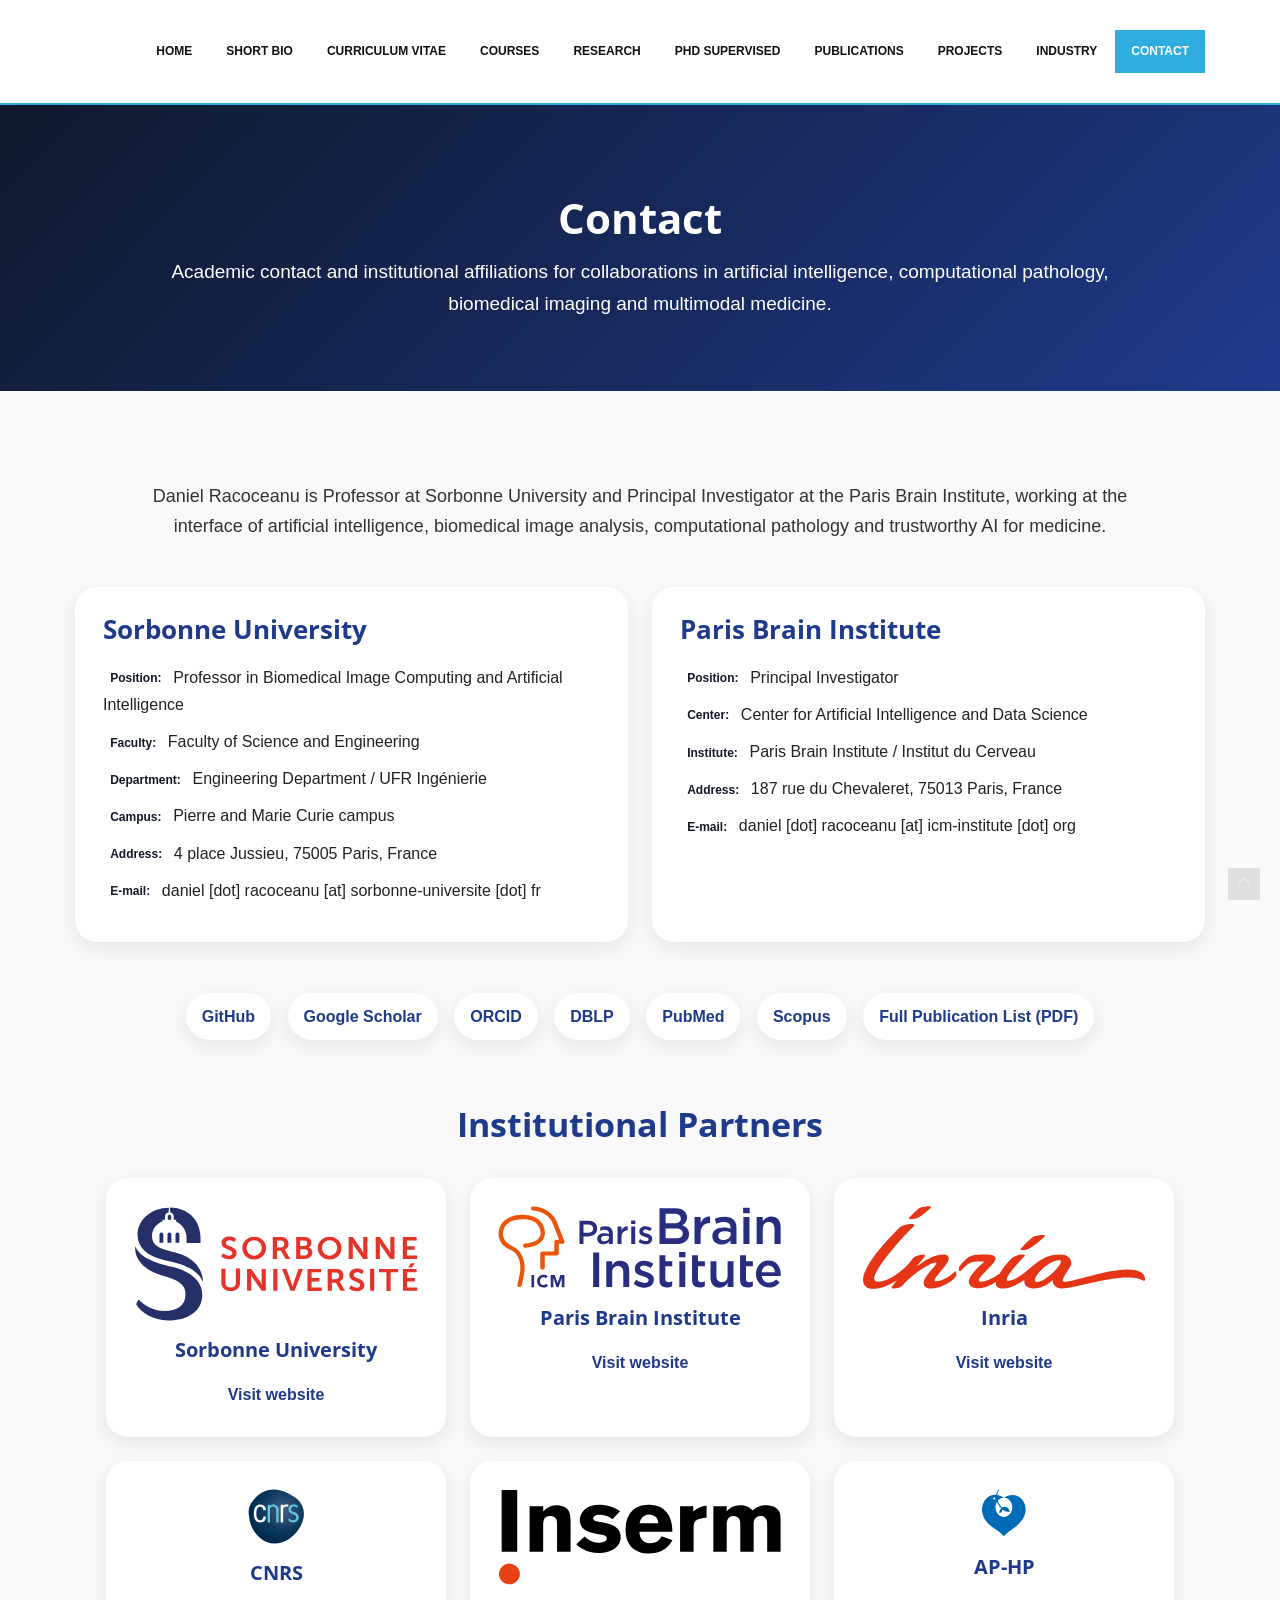
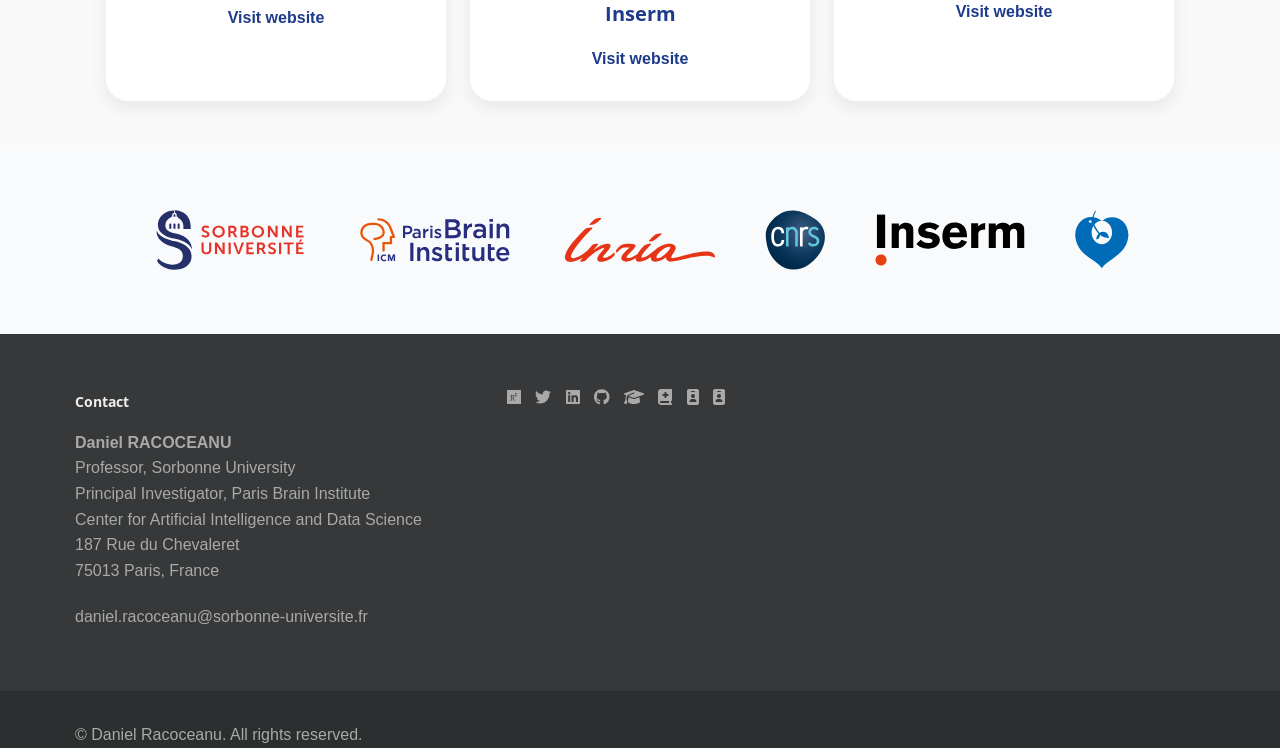
==== commit 89512d54: "allez !" ====
--- a/contact.html
+++ b/contact.html
@@ -107,7 +107,7 @@
 }
 
 .contact-line {
-  margin-bottom: 8px;
+  margin-bottom: 10px;
 }
 
 .label {
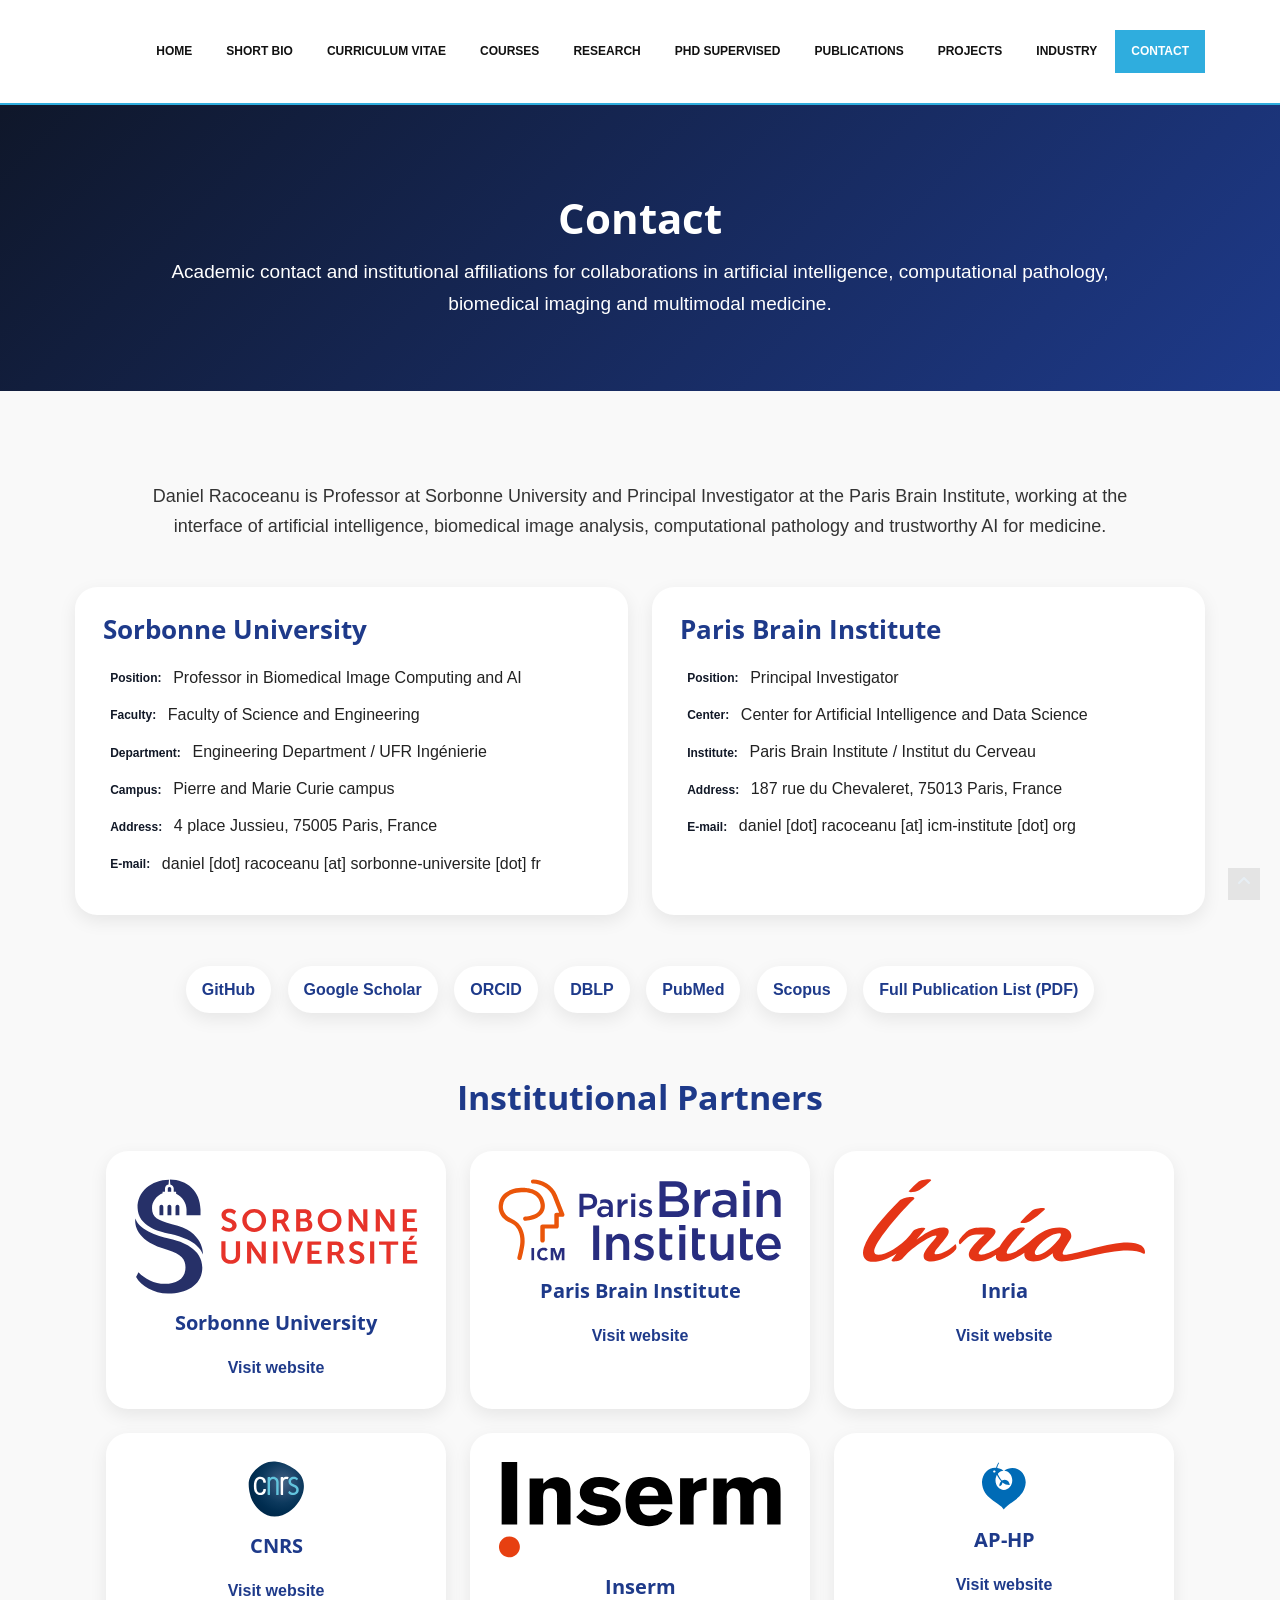
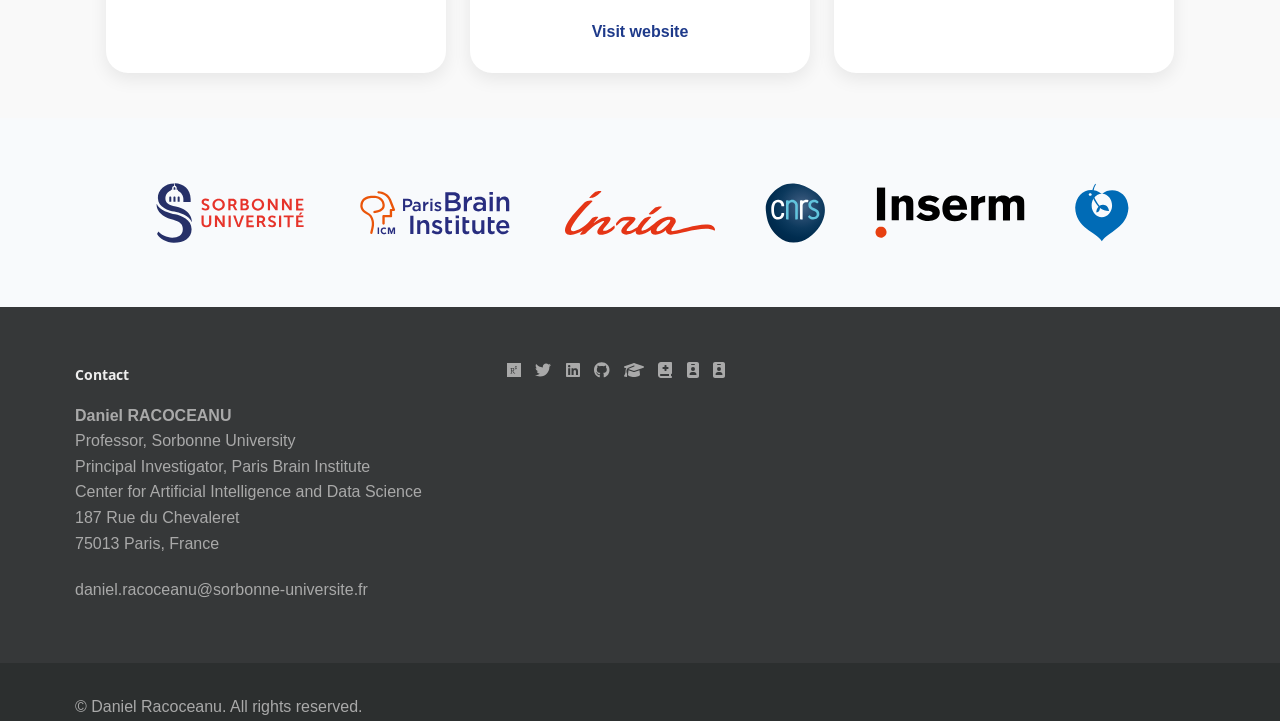
==== commit 259d120c: "malmo" ====
--- a/contact.html
+++ b/contact.html
@@ -237,7 +237,7 @@
 
   <div class="contact-card">
     <h2>Sorbonne University</h2>
-    <p class="contact-line"><span class="label">Position:</span> Professor in Biomedical Image Computing and Artificial Intelligence</p>
+    <p class="contact-line"><span class="label">Position:</span> Professor in Biomedical Image Computing and AI</p>
     <p class="contact-line"><span class="label">Faculty:</span> Faculty of Science and Engineering</p>
     <p class="contact-line"><span class="label">Department:</span> Engineering Department / UFR Ingénierie</p>
     <p class="contact-line"><span class="label">Campus:</span> Pierre and Marie Curie campus</p>
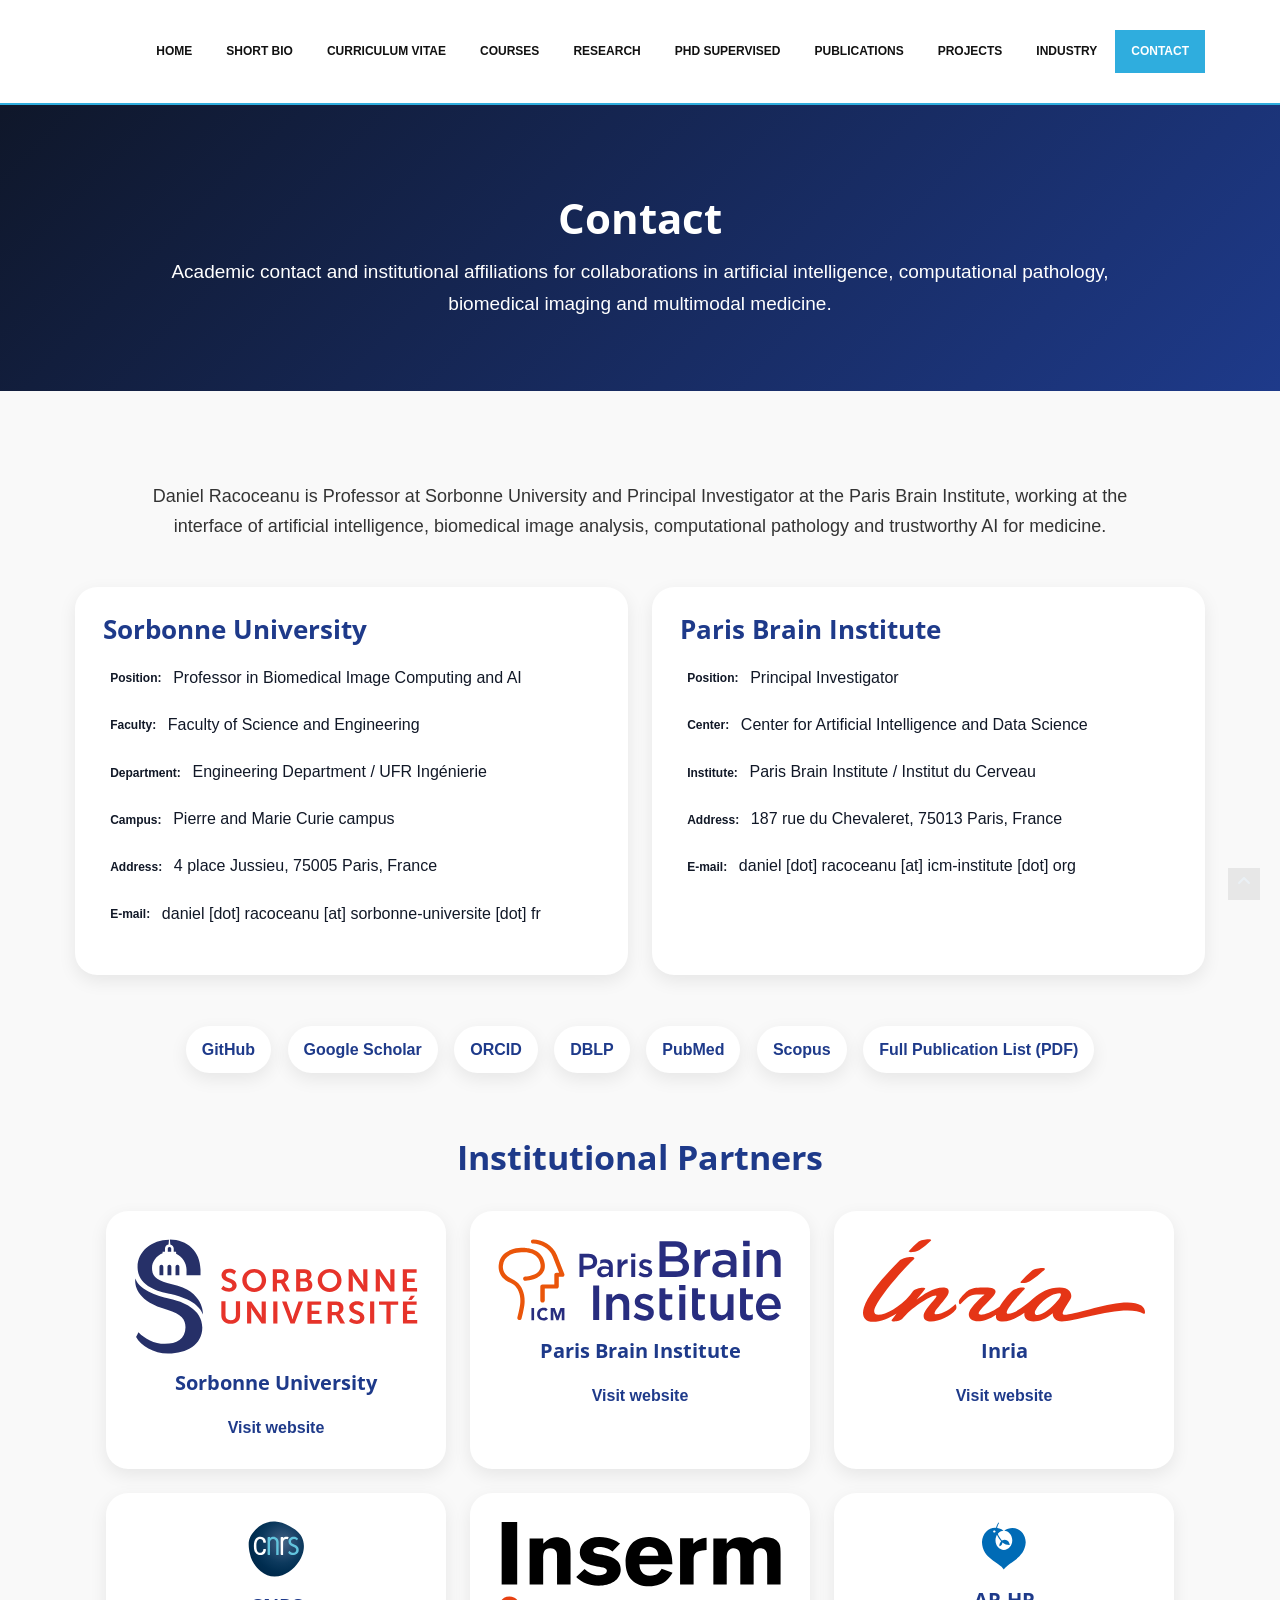
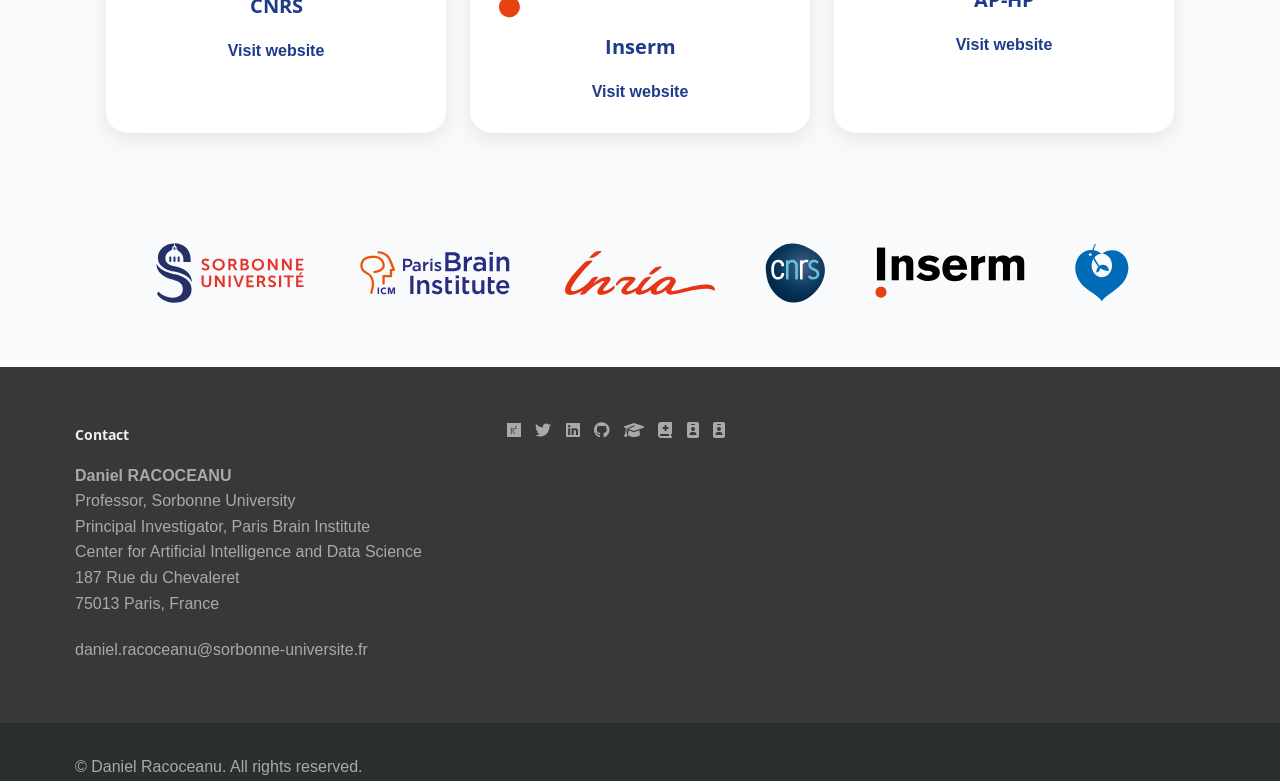
==== commit 4ad356f0: "couleur" ====
--- a/contact.html
+++ b/contact.html
@@ -107,7 +107,8 @@
 }
 
 .contact-line {
-  margin-bottom: 10px;
+  margin-bottom: 20px;
+  color: #111827;
 }
 
 .label {
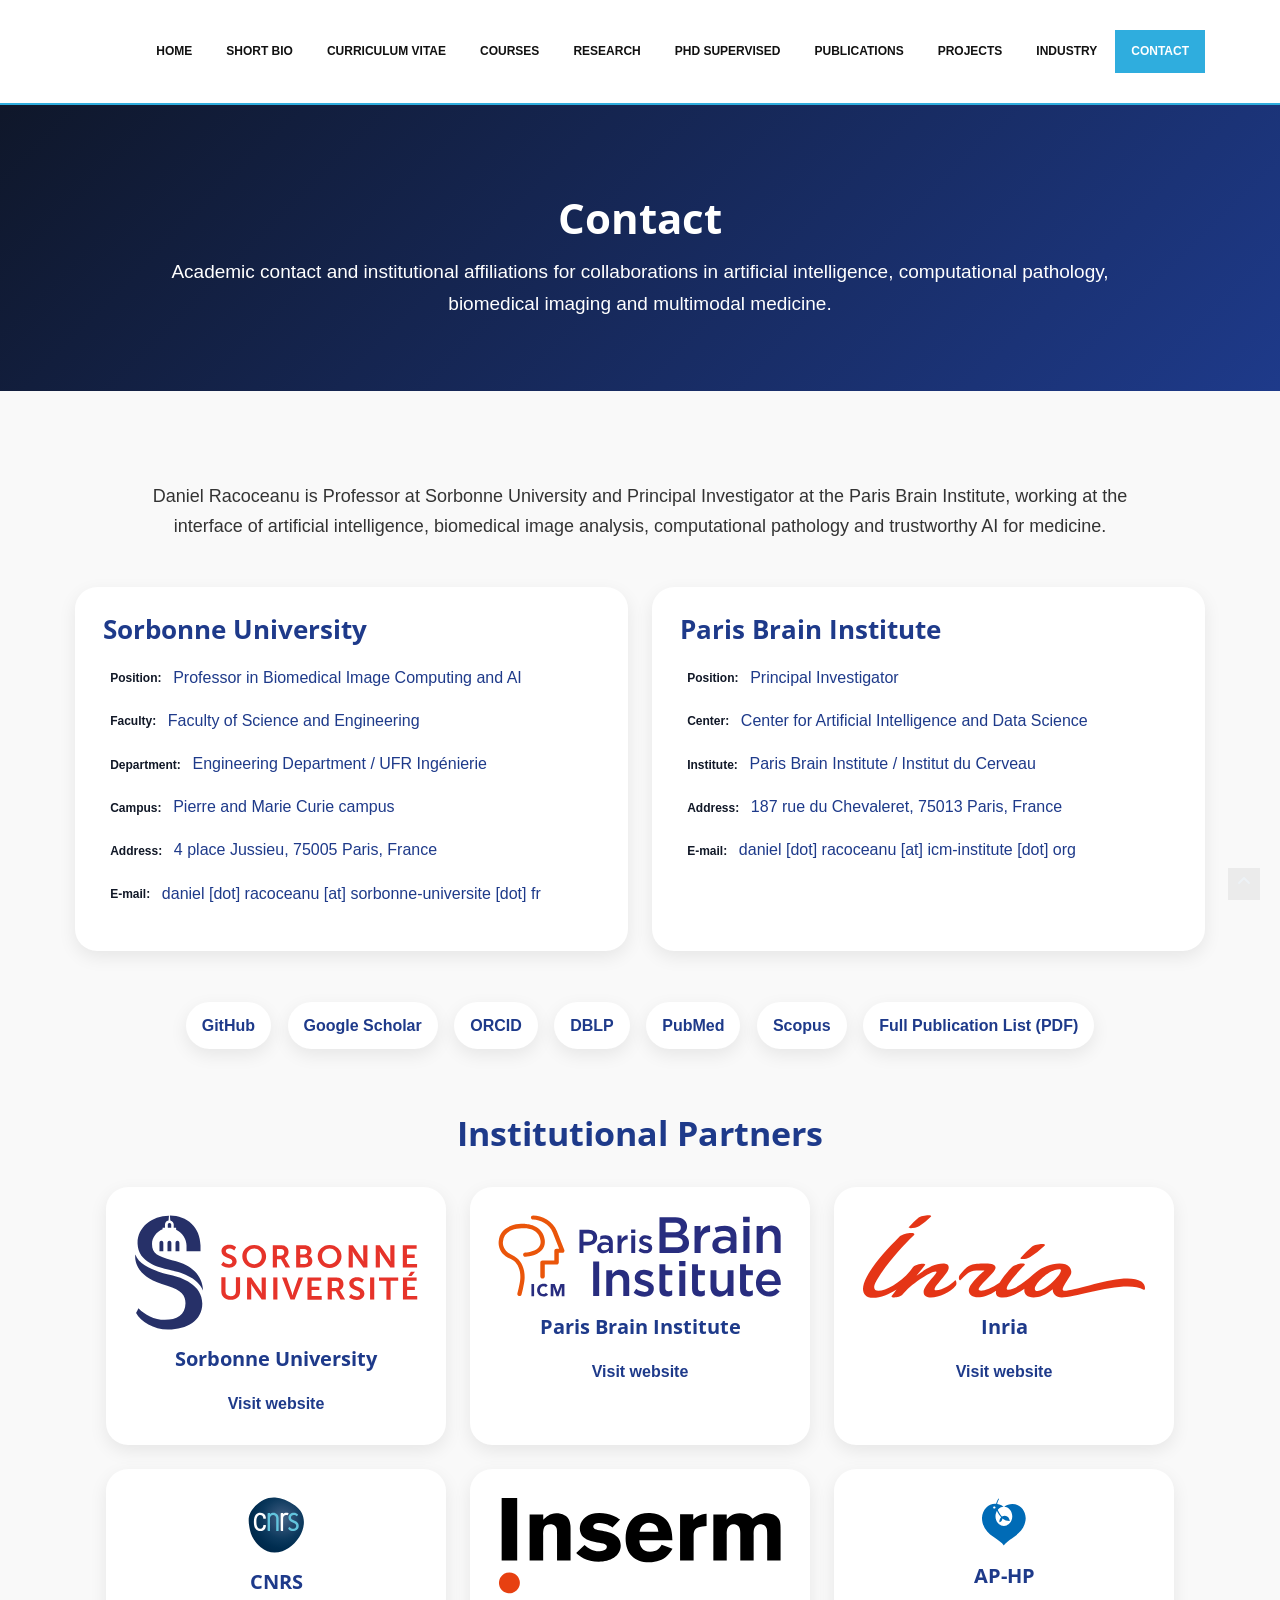
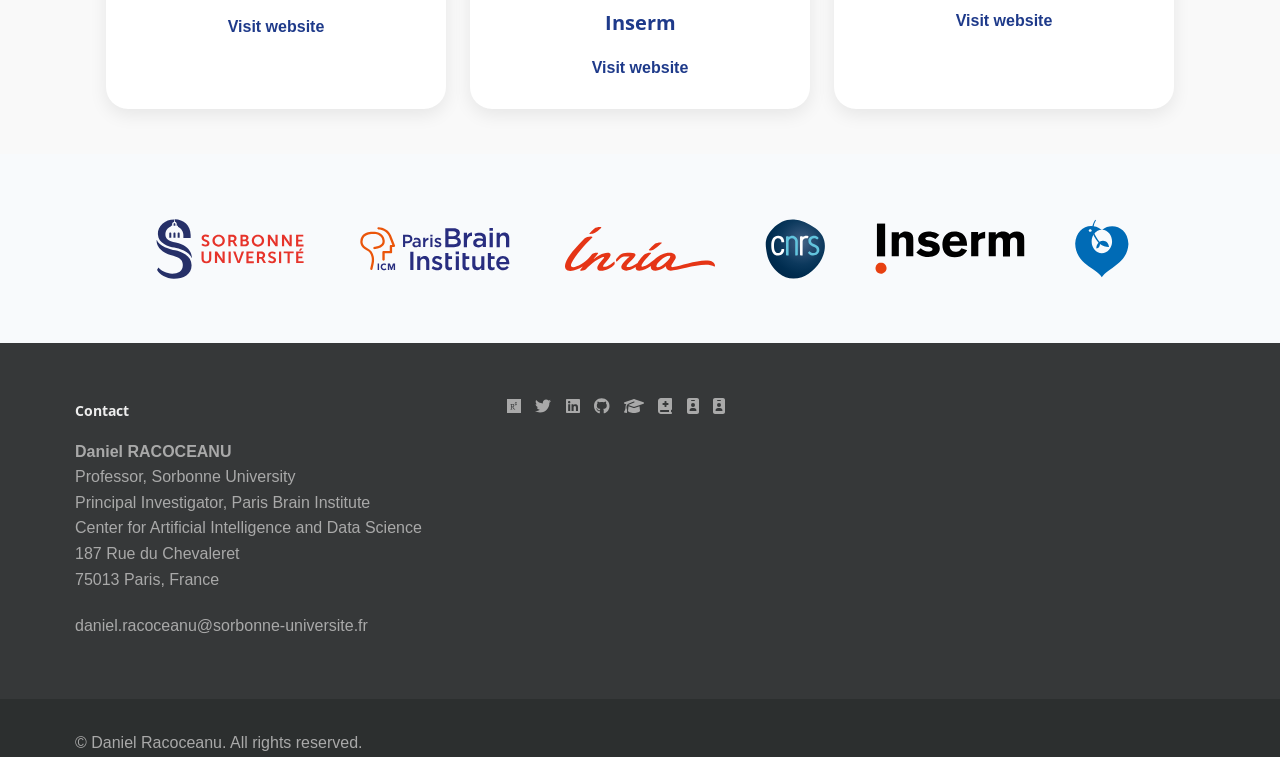
==== commit 41b9046f: "alors" ====
--- a/contact.html
+++ b/contact.html
@@ -107,8 +107,8 @@
 }
 
 .contact-line {
-  margin-bottom: 20px;
-  color: #111827;
+  margin-bottom: 16px;
+  color: #1e3a8a;
 }
 
 .label {
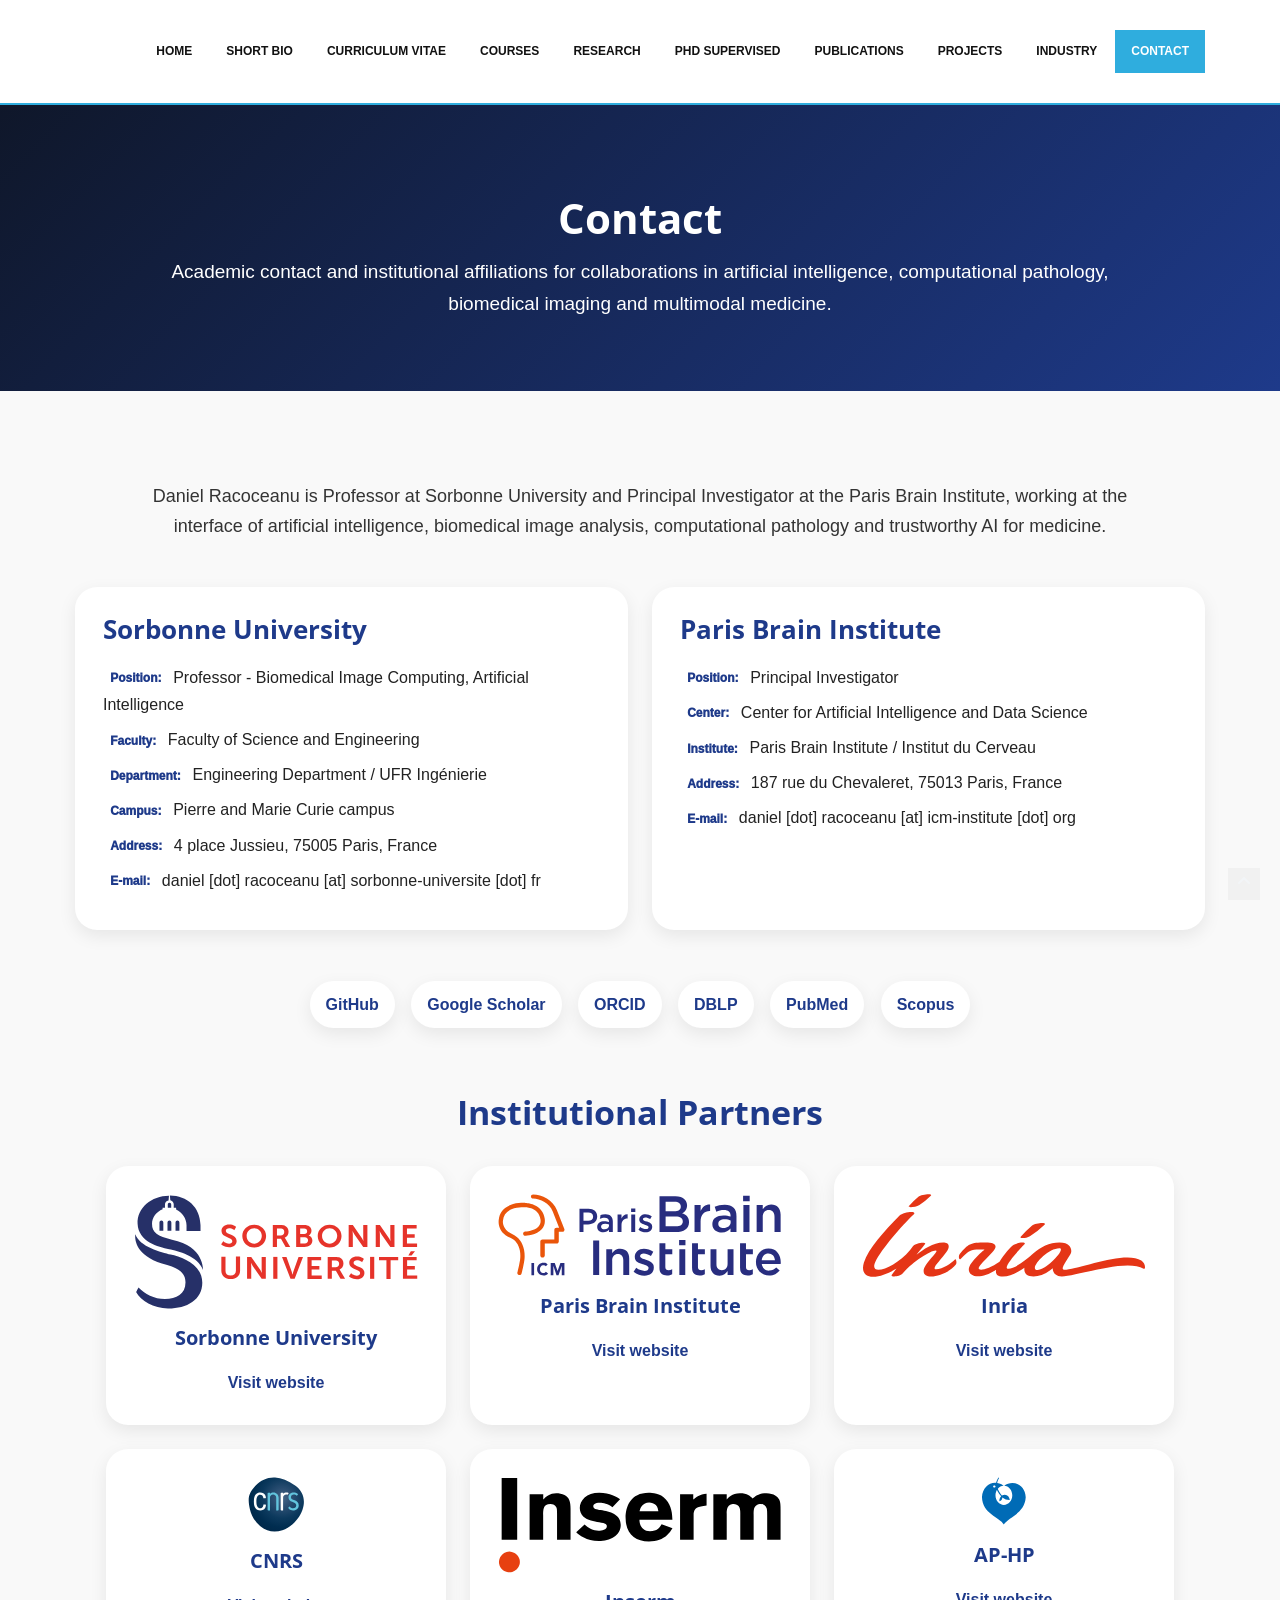
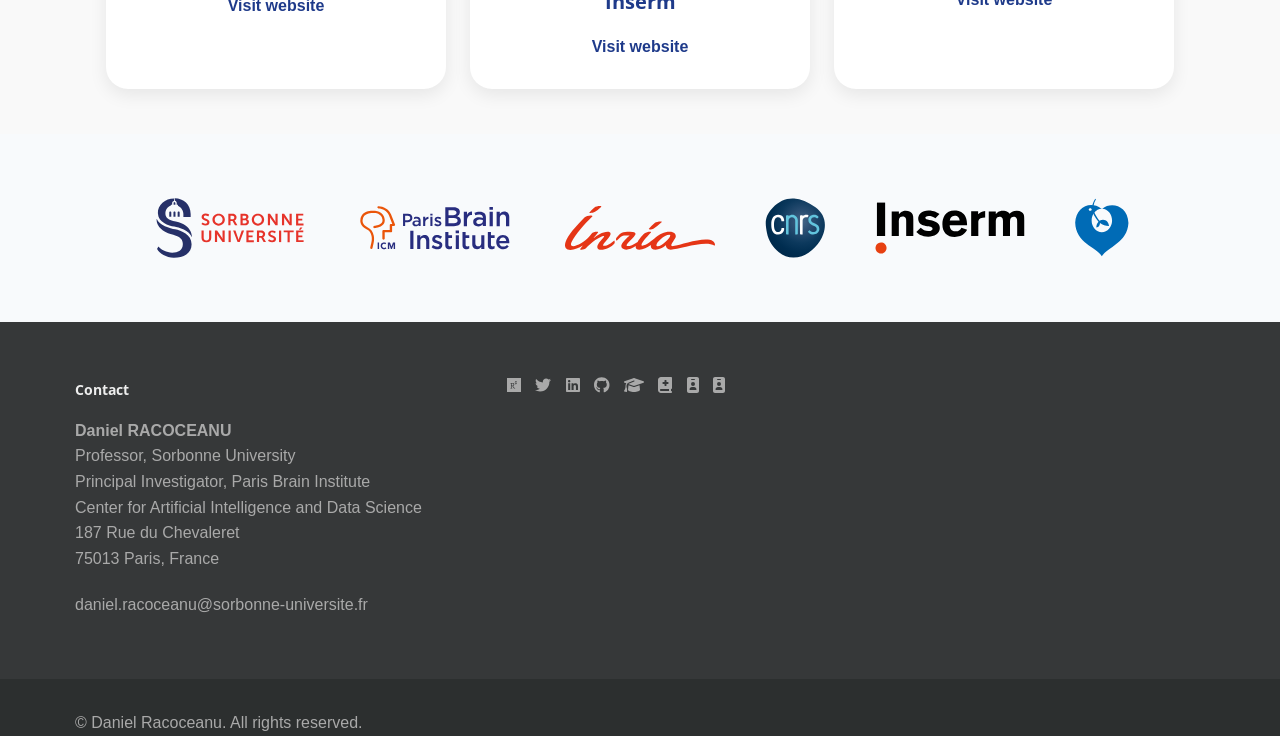
==== commit 0d82c550: "voila" ====
--- a/contact.html
+++ b/contact.html
@@ -107,13 +107,12 @@
 }
 
 .contact-line {
-  margin-bottom: 16px;
-  color: #1e3a8a;
+  margin-bottom: 8px;
 }
 
 .label {
-  font-weight: 700;
-  color: #111827;
+  font-weight: 1000;
+  color: #1e3a8a;
 }
 
 .section-title {
@@ -238,7 +237,7 @@
 
   <div class="contact-card">
     <h2>Sorbonne University</h2>
-    <p class="contact-line"><span class="label">Position:</span> Professor in Biomedical Image Computing and AI</p>
+    <p class="contact-line"><span class="label">Position:</span> Professor - Biomedical Image Computing, Artificial Intelligence</p>
     <p class="contact-line"><span class="label">Faculty:</span> Faculty of Science and Engineering</p>
     <p class="contact-line"><span class="label">Department:</span> Engineering Department / UFR Ingénierie</p>
     <p class="contact-line"><span class="label">Campus:</span> Pierre and Marie Curie campus</p>
@@ -264,7 +263,6 @@
   <a href="https://dblp.org/pid/63/4416.html" target="_blank">DBLP</a>
   <a href="https://pubmed.ncbi.nlm.nih.gov/?term=Racoceanu+D" target="_blank">PubMed</a>
   <a href="https://www.scopus.com/authid/detail.uri?authorId=6603452376" target="_blank">Scopus</a>
-  <a href="docs/DR_Publications.pdf" target="_blank">Full Publication List (PDF)</a>
 </div>
 
 <h2 class="section-title">Institutional Partners</h2>
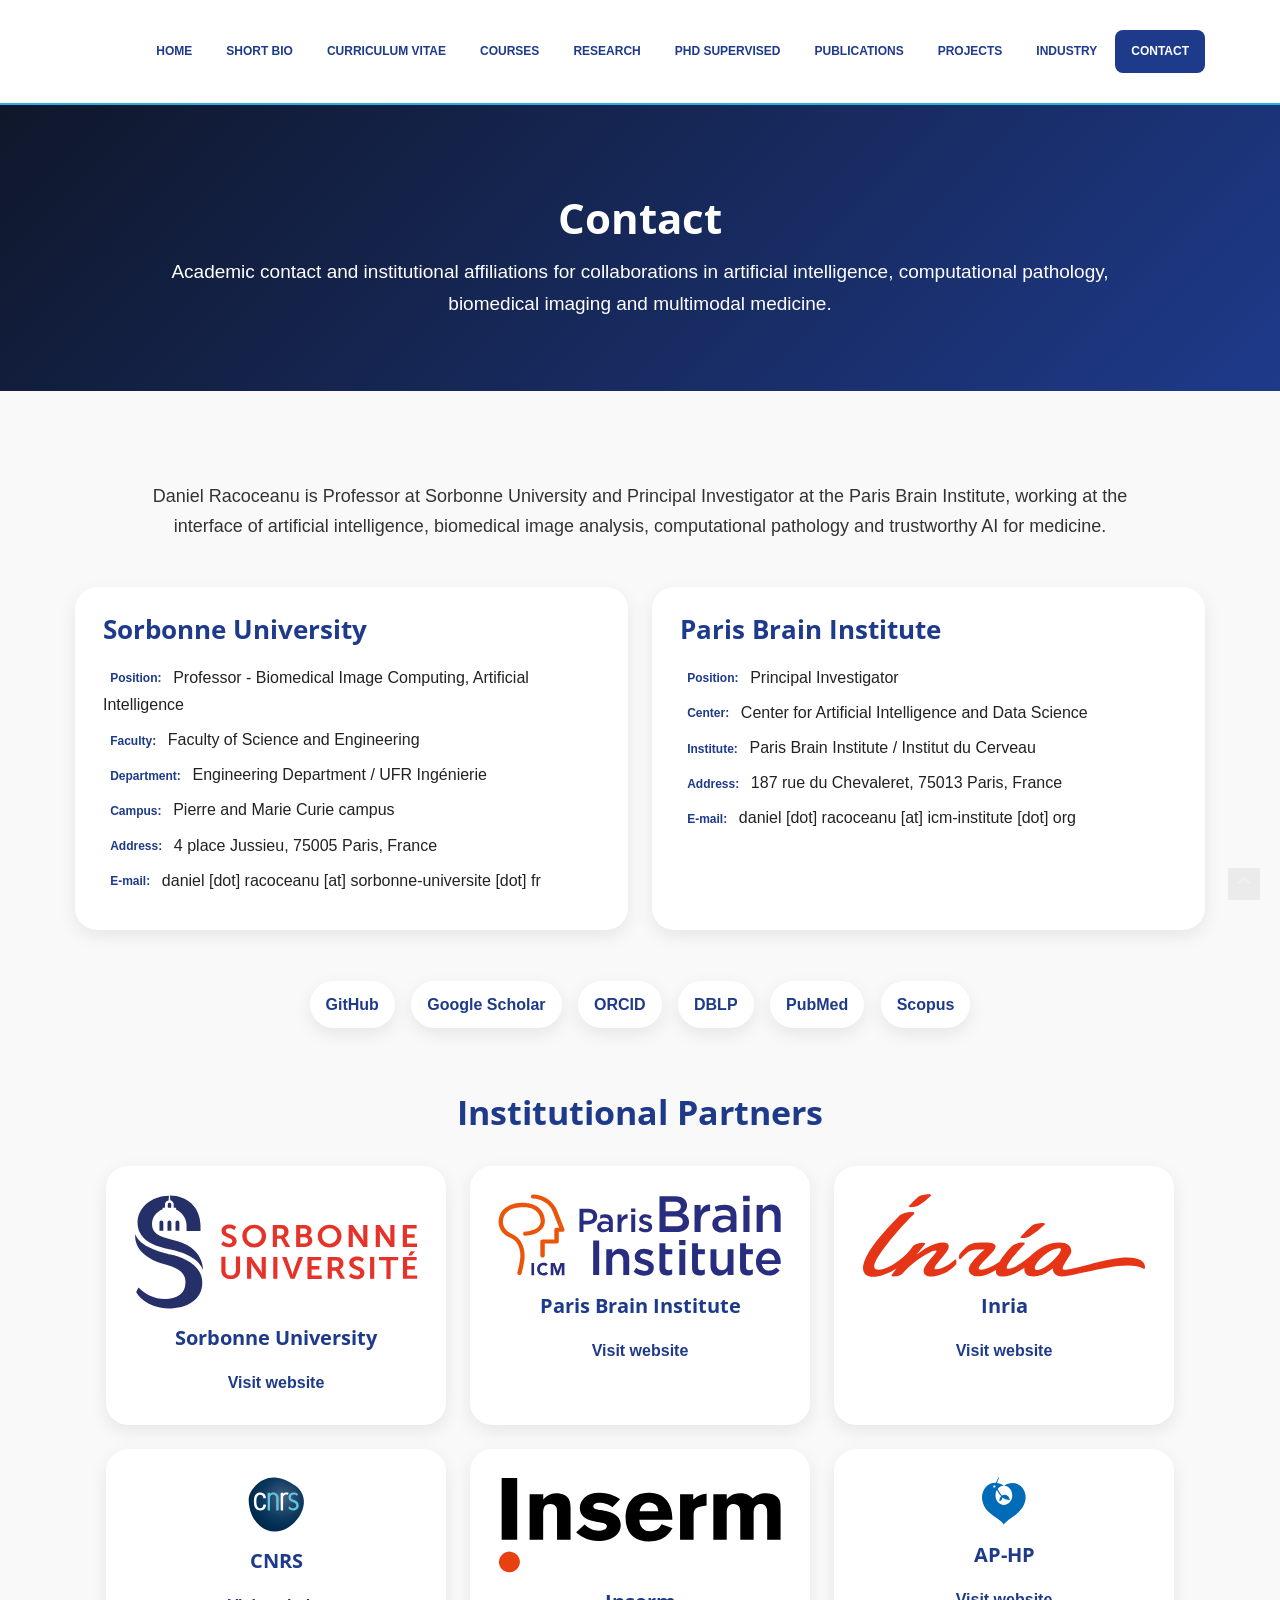
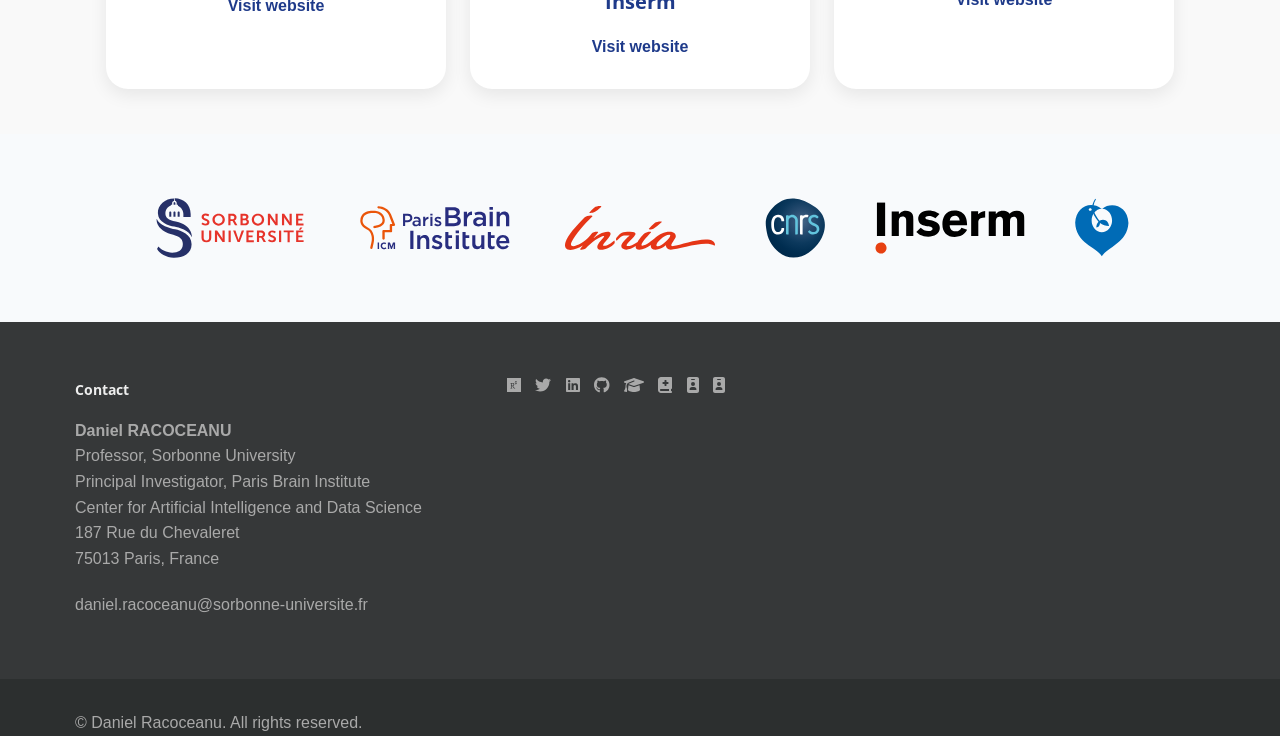
==== commit e0a29b53: "navbar" ====
--- a/contact.html
+++ b/contact.html
@@ -111,7 +111,7 @@
 }
 
 .label {
-  font-weight: 1000;
+  font-weight: 1800;
   color: #1e3a8a;
 }
 
--- a/css/style.css
+++ b/css/style.css
@@ -262,6 +262,29 @@
 }
 .navbar-default .navbar-nav>.active>a, .navbar-default .navbar-nav>.active>a:hover, .navbar-default .navbar-nav>.active>a:focus {
 color: #fff;  
+}
+
+/* Active menu tab */
+.navbar-default .navbar-nav > .active > a,
+.navbar-default .navbar-nav > .active > a:hover,
+.navbar-default .navbar-nav > .active > a:focus {
+    background-color: #1e3a8a !important;
+    color: #ffffff !important;
+    border-radius: 8px;
+}
+
+/* Normal tabs */
+.navbar-default .navbar-nav > li > a {
+    color: #1e3a8a;
+    font-weight: 600;
+    transition: all 0.2s ease;
+}
+
+/* Hover effect */
+.navbar-default .navbar-nav > li > a:hover {
+    background-color: #dbeafe;
+    color: #1e3a8a;
+    border-radius: 8px;
 }
 
 ul.nav li.dropdown a {
@@ -1692,6 +1715,4 @@
 	}
 
 
-}
-
- 
+}
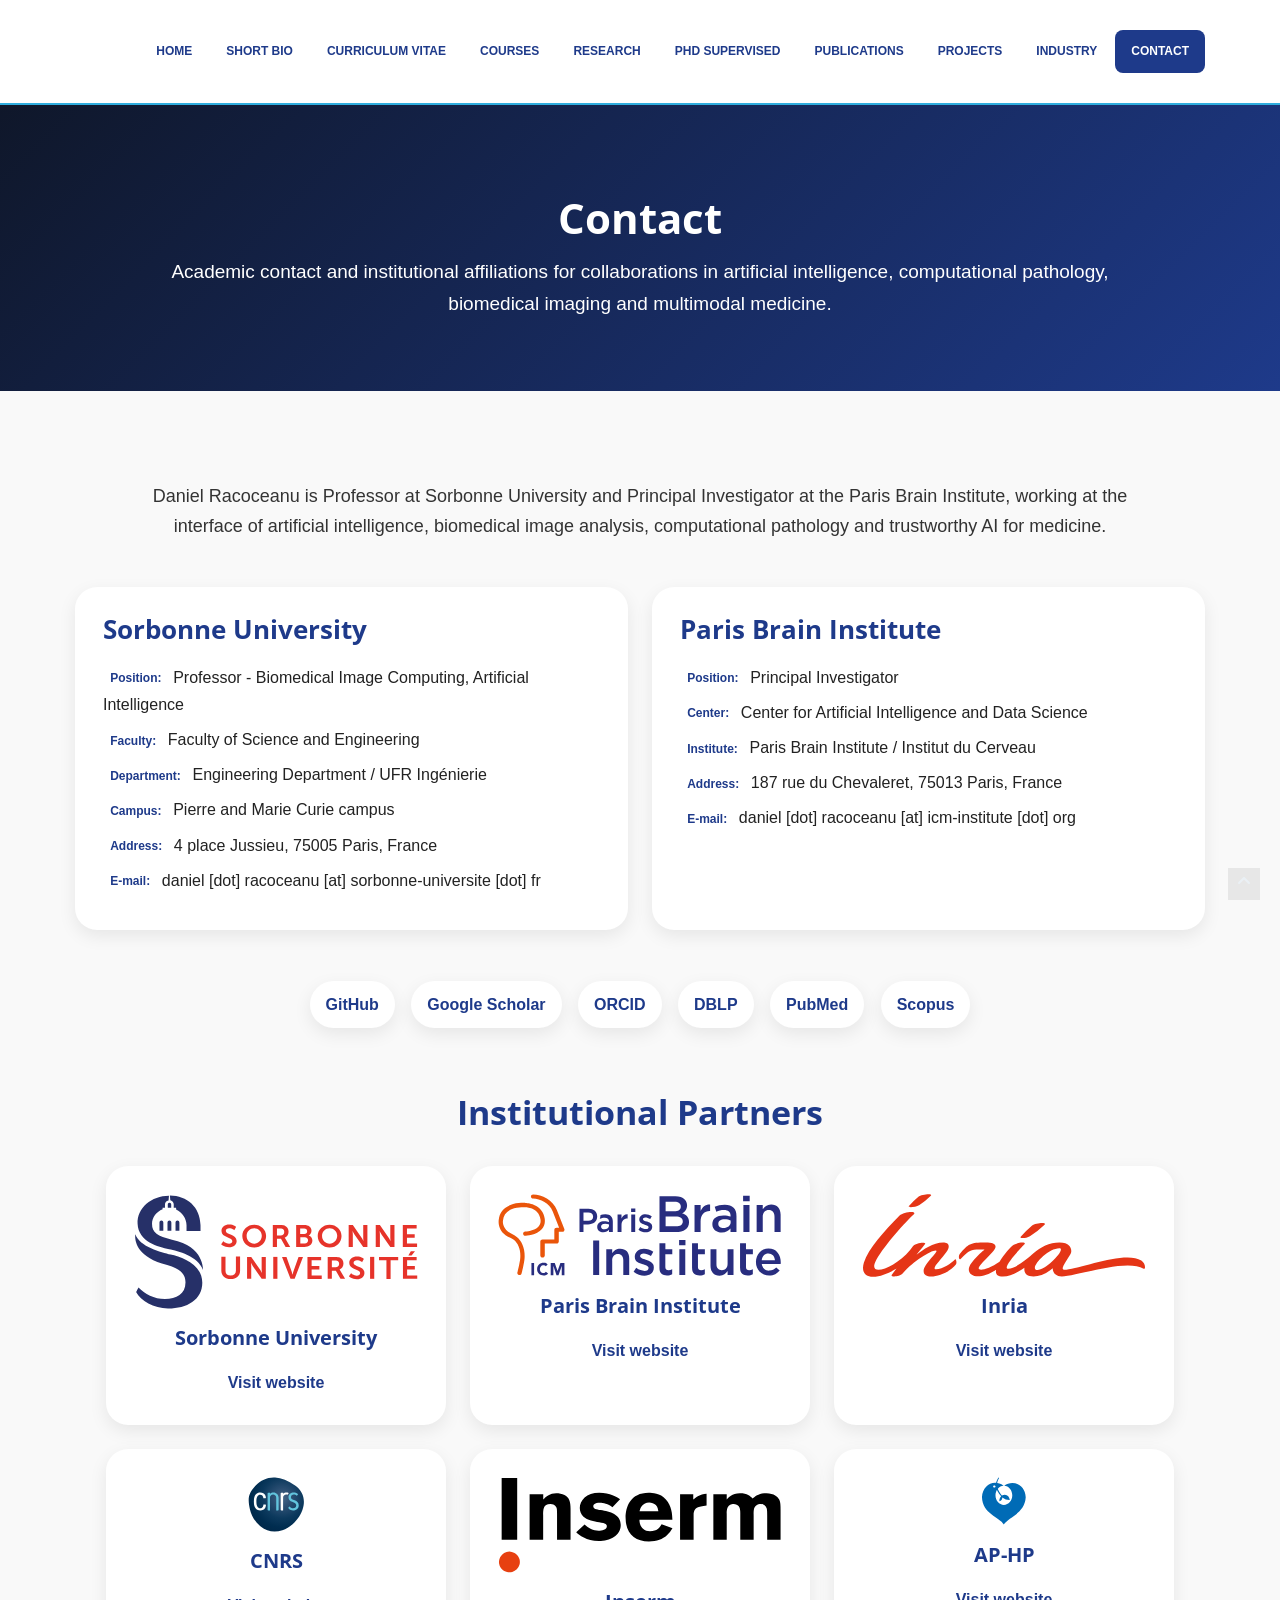
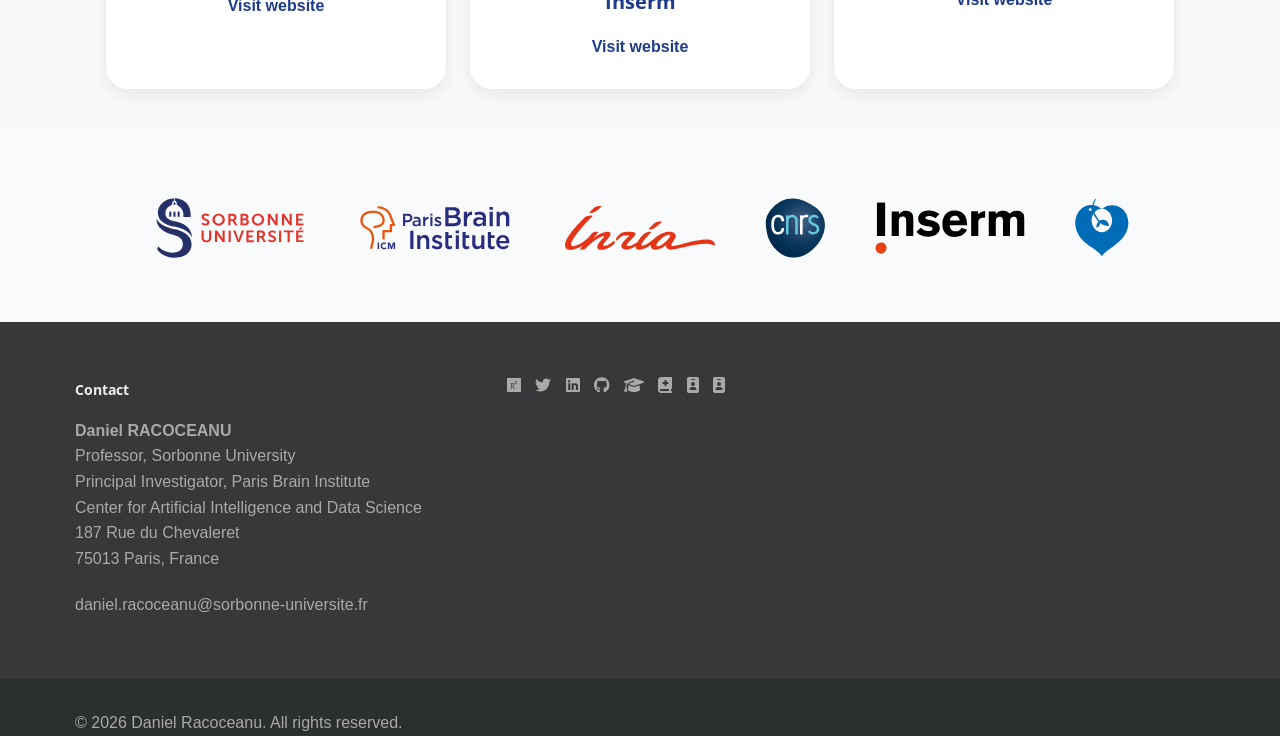
==== commit 3f6b5aa6: "Update publications 2025-2026, add mobile menu, fix mobile layout - Publications: add AAAI 2026, Arr" ====
--- a/contact.html
+++ b/contact.html
@@ -10,7 +10,6 @@
 
 <link href="css/bootstrap.min.css" rel="stylesheet">
 <link href="css/fancybox/jquery.fancybox.css" rel="stylesheet">
-<link href="css/jcarousel.css" rel="stylesheet">
 <link href="css/flexslider.css" rel="stylesheet">
 <link href="css/style.css" rel="stylesheet">
 
@@ -190,6 +189,7 @@
   }
 }
 </style>
+<link rel="icon" href="img/DR.jpeg">
 </head>
 
 <body>
@@ -198,6 +198,14 @@
 <header>
   <div class="navbar navbar-default navbar-static-top">
     <div class="container">
+      <div class="navbar-header">
+        <button type="button" class="navbar-toggle" data-toggle="collapse" data-target=".navbar-collapse" aria-label="Toggle navigation">
+          <span class="icon-bar"></span>
+          <span class="icon-bar"></span>
+          <span class="icon-bar"></span>
+        </button>
+        <a class="navbar-brand visible-xs" href="index.html">Daniel Racoceanu</a>
+      </div>
       <div class="navbar-collapse collapse">
         <ul class="nav navbar-nav">
           <li><a href="index.html">Home</a></li>
@@ -366,7 +374,7 @@
 
 <div id="sub-footer">
 <div class="container">
-<p>&copy; Daniel Racoceanu. All rights reserved.</p>
+<p>&copy; <span class="year">2026</span> Daniel Racoceanu. All rights reserved.</p>
 </div>
 </div>
 </footer>
--- a/css/style.css
+++ b/css/style.css
@@ -1715,4 +1715,40 @@
 	}
 
 
-}+}
+/* Mobile navigation */
+.navbar-default .navbar-toggle {
+  border-color: #1e3a8a;
+  margin-top: 18px;
+}
+.navbar-default .navbar-toggle .icon-bar {
+  background-color: #1e3a8a;
+}
+@media (max-width: 767px) {
+  .navbar-default .navbar-collapse {
+    max-height: none;
+  }
+  .navbar .nav > li > a {
+    padding: 10px 16px !important;
+  }
+}
+
+/* Partner logos wrap on small screens */
+@media (max-width: 767px) {
+  .footer-table,
+  .footer-table tbody,
+  .footer-table tr {
+    display: block;
+    width: 100% !important;
+    text-align: center;
+  }
+  .footer-table td {
+    display: inline-block !important;
+    width: auto !important;
+    padding: 8px 10px !important;
+  }
+  .footer-table img {
+    height: 40px !important;
+    max-width: 110px !important;
+  }
+}
